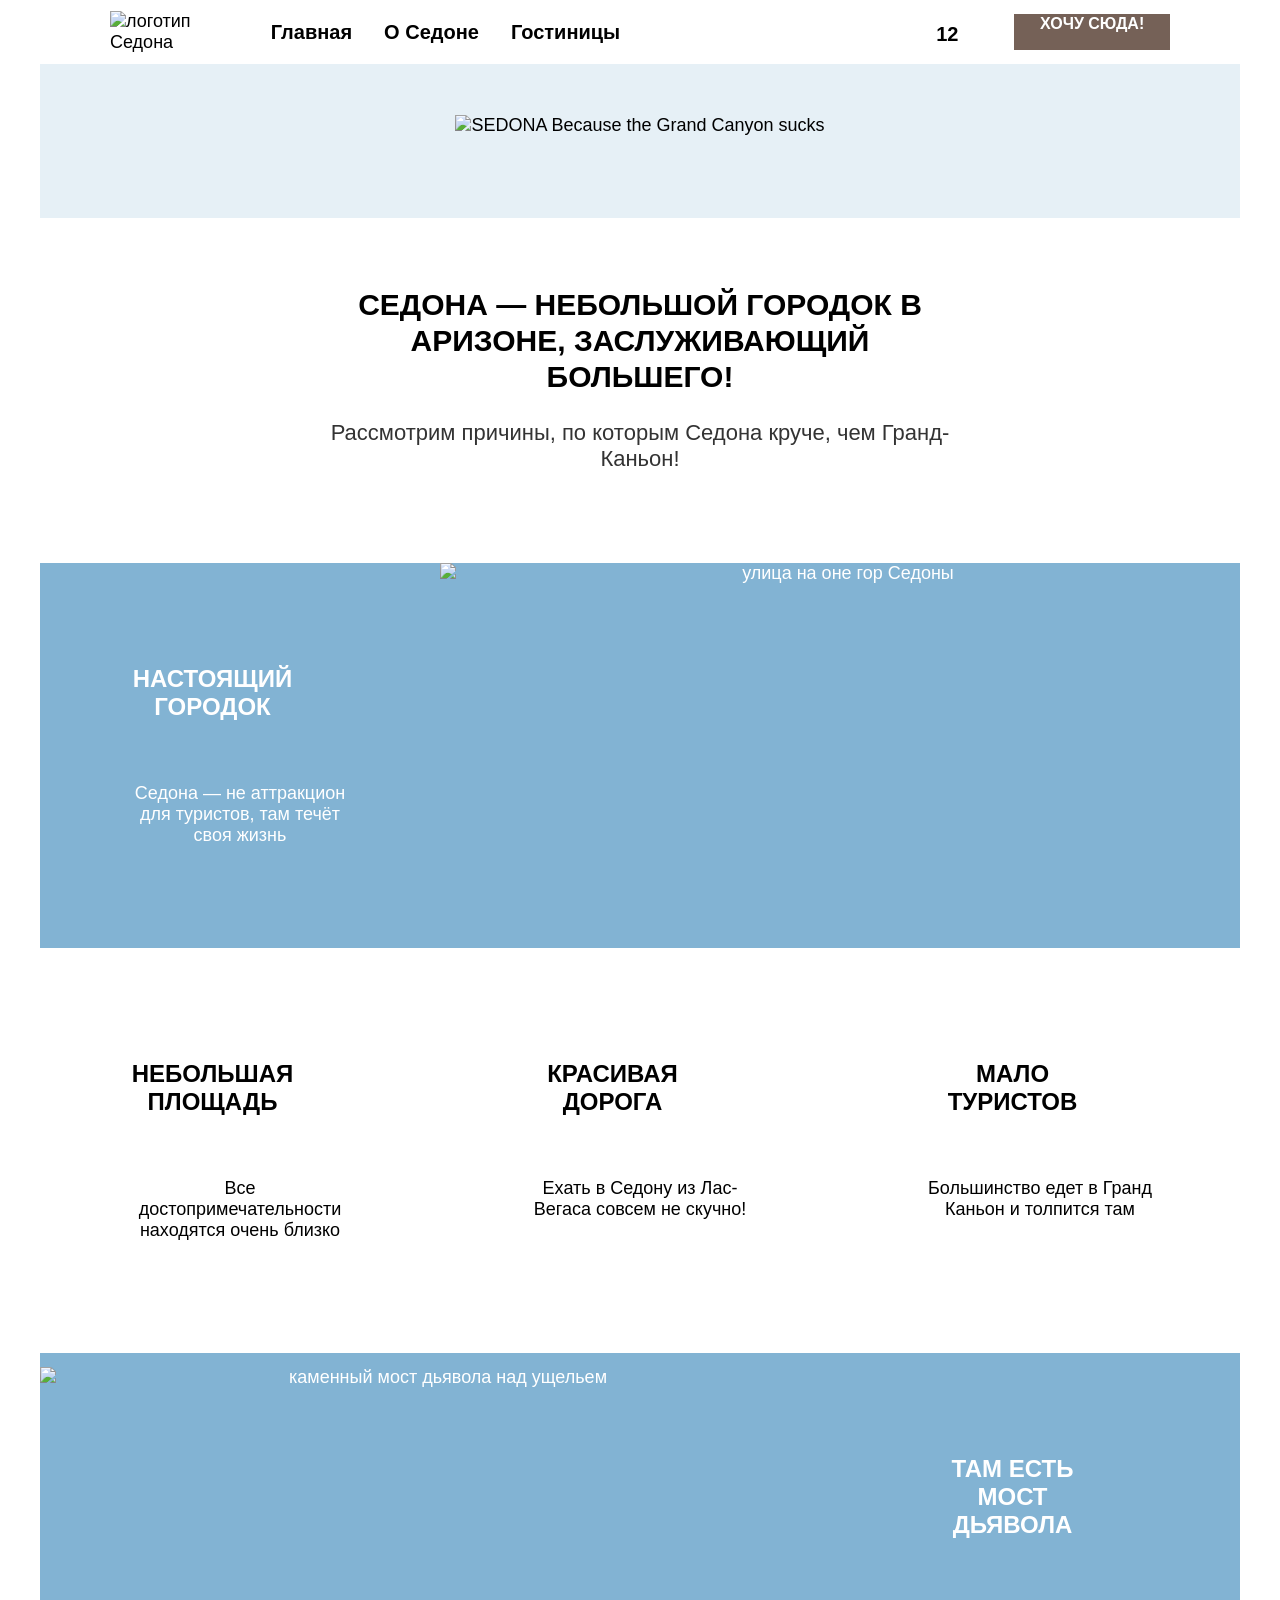
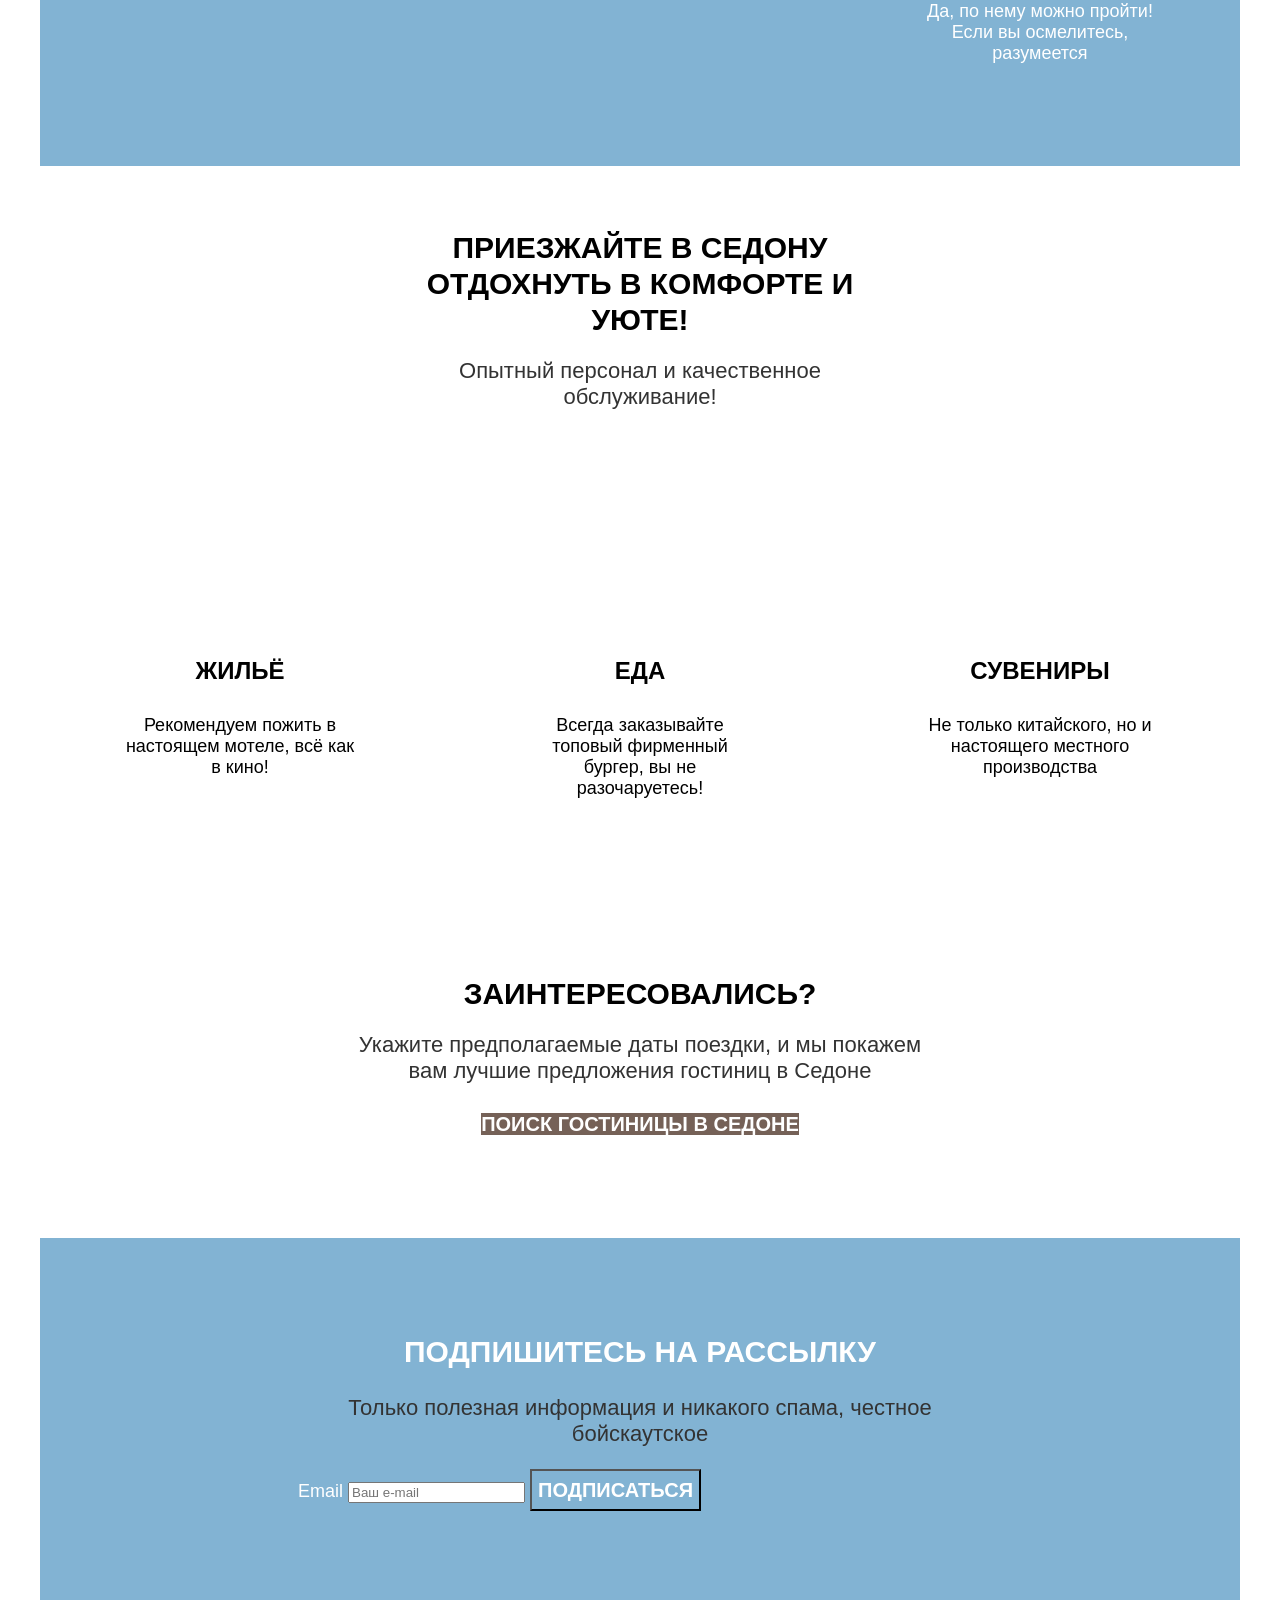
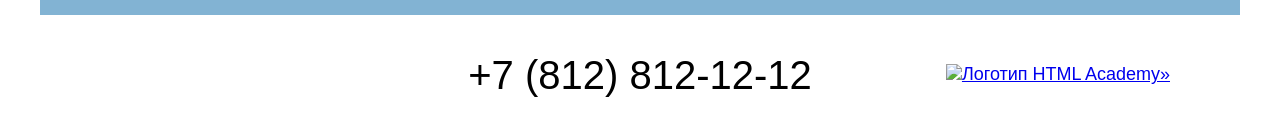
==== index.html @ 28fdcc59 "исправляет разметку" ====
<!DOCTYPE html>
<html lang="ru">

  <head>
    <meta charset="utf-8">
    <title>HTML Academy: Седона</title>
    <link rel="stylesheet" href="styles/styles.css">
  </head>

  <body>
    <div class="page-container">

      <header class=" page-header">
        <nav class="navigation">
          <div class="navigation-logo">
            <img class="page-header-logo" src="images/logo-header.svg" alt="логотип Седона" width="138" height="64">
          </div>

          <ul class="navigation-list">
            <li class="navigation-item">
              <a class="navigation-link" href="index.html">Главная</a>
            </li>
            <li class="navigation-item">
              <a class="navigation-link" href="index.html">О Cедоне</a>
            </li>
            <li class="navigation-item">
              <a class="navigation-link" href="catalog.html">Гостиницы</a>
            </li>


          </ul>
          <ul class="navigation-list navigation-user">
            <li class="navigation-item">
              <a class="navigation-link" href="#">

                <span class="visually-hidden">Поиск</span>
              </a>
            </li>
            <li class="navigation-item">
              <a class="navigation-link" href="#">

                <span class="navigation-favorites-item">12</span>
                <span class="visually-hidden">Избранное</span>

              </a>
            </li>

          </ul>
          <a class="navigation-button button-brown button-small" href="#">Хочу сюда!</a>
        </nav>
      </header>

      <main class="main-container main-index">

          <section class="welcome-sedona">
            <h1 class="visually-hidden">Welcome Sedona</h1>

            <img class="logo" src="images/welcome-sedona.svg" alt="SEDONA Because the Grand Canyon sucks" width="458"
              height="352">
          </section>

          <section class="advantages">
            <div class="advantages-header">
              <h2 class="advantages-headline title-large">Седона — небольшой городок в Аризоне,
                заслуживающий большего! </h2>
              <p class="advantages-subtitle subtitle-text">Рассмотрим причины, по которым Седона круче, чем
                Гранд-Каньон!
              </p>
            </div>
            <ul class="advantages-list">
              <li class="advantages-item advantages-item-columns">
                <div class="advantages-item-text">

                  <h2 class="advantages-title">Настоящий городок</h2>
                  <p class="advantages-description">Седона — не аттракцион для туристов, там течёт своя жизнь</p>

                </div>
                <!-- <div class="advantages-item-image"> -->
                <img class="advantages-image" src="images/sedona-city.jpg" width="800" height="385"
                  alt="улица на оне гор Седоны">
                <!-- </div> -->
              </li>

              <li class="advantages-item">
                <!-- <div class="advantages-card-item"> -->
                <h3 class="advantages-title">Небольшая площадь</h3>
                <p class="advantages-description">Все достопримечательности находятся очень близко</p>
                <!-- </div>
                <div class="advantages-card-item"> -->
              <li class="advantages-item">
                <h3 class="advantages-title">Красивая дорога</h3>
                <p class="advantages-description">Ехать в Седону из Лас-Вегаса совсем не скучно!</p>
              </li>
              <!-- </div>
                <div class="advantages-card-item"> -->
              <li class="advantages-item">
                <h3 class="advantages-title">Мало туристов</h3>
                <p class="advantages-description">Большинство едет в Гранд Каньон и толпится там</p>
              </li>
              <!-- </div> -->
              <!-- </li> -->
              <li class="advantages-item advantages-item-columns">
                <!-- <div class="advantages-item-image"> -->
                <img class="advantages-image" src="images/bridge-devil.jpg" alt="каменный мост дьявола над ущельем"
                  width="800" height="385">
                <!-- </div> -->
                <div class="advantages-item-text">

                  <h3 class="advantages-title">Там есть мост дьявола</h3>
                  <p class="advantages-description">Да, по нему можно пройти! Если вы осмелитесь, разумеется</p>
                </div>
              </li>
            </ul>
          </section>

          <section class="services">
            <div class="services-list-headline">
              <h2 class="services-headline title-large">Приезжайте в Седону отдохнуть в комфорте и уюте!</h2>
              <p class="services-subtitle subtitle-text">Опытный персонал и качественное обслуживание!</p>
            </div>
            <ul class="services-list">
              <li class="services-item">

                <h3 class="services-title">Жильё</h3>
                <p class="services-discription">Рекомендуем пожить в настоящем мотеле, всё как в кино!</p>
              </li>
              <li class="services-item">

                <h3 class="services-title">Еда</h3>
                <p class="services-discription">Всегда заказывайте топовый фирменный бургер, вы не разочаруетесь!</p>
              </li>
              <li class="services-item">

                <h3 class="services-title">Сувениры</h3>
                <p class="services-discription">Не только китайского, но и настоящего местного производства</p>
              </li>

            </ul>
          </section>

          <section class="hotel-search">
            <h2 class="hotel-search-title title-large">Заинтересовались?</h2>
            <p class="hotel-search-discription subtitle-text">Укажите предполагаемые даты поездки, и мы покажем вам
              лучшие
              предложения
              гостиниц в Седоне</p>
            <a class="hotel-search-button button-brown button-large" href="catalog.html">Поиск гостиницы В Cедоне</a>
          </section>

          <section class="newsletter-index newsletter">
            <h2 class="newsletter-title title-large">Подпишитесь на рассылку</h2>
            <p class="newsletter-discription subtitle-text">Только полезная информация и никакого спама, честное
              бойскаутское</p>
            <form class="newsletter-form" action="https://echo.htmlacademy.ru/." method="post">
              <label for="newsletter-email">Email</label>
              <input class="field" placeholder="Ваш e-mail" type="email" name="newsletter-email" id="newsletter-email"
                required>
              <button class="button newsletter-button button-blue button-large" type="submit">Подписаться
              </button>
            </form>

          </section>

      </main>
      <footer class="page-footer">
        <div class="page-footer-container">
          <section class="footer-contacts">
            <h2 class="visually-hidden">Социальные сети</h2>
            <ul class="footer-contacts-social-list">
              <li class="footer-contacts-social-item">
                <a class="social-link visually-hidden" href="https://vk.com/htmlacademy">Вконтакте </a>
              </li>
              <li class="footer-contacts-social-item">
                <a class="social-link visually-hidden" href="https://t.me/htmlacademy"> Telegram </a>
              </li>
              <li class="footer-contacts-social-item">
                <a class="social-link visually-hidden" href="https://www.youtube.com/user/htmlacademyru">Youtube

                </a>
              </li>
            </ul>
          </section>
          <div class="footer-contacts-phone">
            <a class="footer-contacts-address-phone" href="tel:+78128121212">+7 (812) 812-12-12</a>
          </div>
          <div class="footer-contacts-website">
            <a class="footer-contacts-address-website" href="https://htmlacademy.ru/intensive/htmlcss">
              <img class="footer-contacts-logo" src="images/logo-footer.svg" alt="Логотип HTML Academy»" width="155"
                height="33">
            </a>
          </div>
        </div>
      </footer>
    </div>
  </body>

</html>
---- styles/styles.css ----
@font-face {
  font-family: "PT Sans";
  font-style: normal;
  font-weight: 400;

  src: url("../fonts/ptsans-400.woff2") format("woff2");
  font-display: swap;
}

@font-face {
  font-family: "PT Sans";
  font-style: normal;
  font-weight: 700;

  src: url("../fonts/ptsans-700.woff2") format("woff2");
  font-display: swap;
}

html {
  height: 100%;
}

body {
  margin: 0;
  display: flex;
  flex-direction: column;
  min-height: 100%;
  font-family: "PT Sans", sans-serif;
  font-size: 18px;
  line-height: 21px;
  font-weight: 400;

  color: #333333;
  background-color: #FFFFFF;
}

.visually-hidden {
  position: absolute;
  width: 1px;
  height: 1px;
  margin: -1px;
  padding: 0;
  border: 0;
  clip: rect(0 0 0 0);
  overflow: hidden;
}

.button-small {
  font-family: "PT Sans", sans-serif;
  font-size: 16px;
  line-height: 20px;
  font-weight: 700;
  text-align: center;
  color: #ffffff;


  text-decoration: none;
  text-transform: uppercase;
}

.button-large {
  font-family: "PT Sans", sans-serif;
  font-size: 20px;
  line-height: 36px;
  font-weight: 700;
  text-align: center;
  color: #ffffff;
  text-decoration: none;
  text-transform: uppercase;
}

.button-brown {

  background-color: #756157;
}

.button-blue {

  background-color: #82B3D3;
}


/* Pages */

.page-header {
  color: #000000;
  background-color: #ffffff;
}

.page-container {
  /* display: flex; */
  width: 1200px;
  margin: 0 auto;

}

.navigation {
  padding: 0 70px;
  display: flex;
  align-items: center;
}

.page-header-logo {
  width: 138px;
}

.navigation-list {
  display: flex;
  flex-wrap: wrap;
  width: 630px;
  margin: 0;
  padding: 0;
  list-style-type: none;
}

.navigation-user {
  width: 150px;
  margin-left: auto;
}

.navigation-link {
  display: block;
  padding: 20px 16px;
  font-family: "PT Sans", sans-serif;
  font-size: 20px;
  line-height: 24px;
  font-weight: 700;
  text-align: center;
  color: #000000;
  text-decoration: none;
}

.navigation-user .navigation-link {
  width: 20px;
  height: 20px;
}

.navigation-button {
  /* display: block;
  box-sizing: border-box; */
  width: 160px;
  height: 36px;
  align-items: center;
  /*text-align: center;*/
  /* margin: 14px 20px 14px 0;*/
}

.main-container {
  flex-grow: 1;

}

.main-index {
  color: #000000;
  background-color: #ffffff;


}

.welcome-sedona {
  padding: 51px 371px 82px 371px;

  background-color: #e6f0f6;
  background-image: url("../images/welcome-sedona.jpg");
  background-size: 1200px auto;
  background-repeat: no-repeat;
  background-position: center top;
  text-align: center;
}

.page-container {
  width: 1200px;
  margin: 0 auto;
}

/*
.advantages {
  text-align: center;
}
*/
.advantages-header {
  background-color: #ffffff;
  padding: 69px 290px;
}

.advantages-list {
  display: flex;
  flex-wrap: wrap;
  margin: 0;
  padding: 0;
  list-style-type: none;

}


.advantages-item {
  width: 400px;
  box-sizing: border-box;
  padding: 112px 85px 112px 85px;
  text-align: center;
}

.advantages-item.advantages-item-columns {
  display: flex;
  justify-content: space-between;
  align-items: center;
  width: 100%;
  color: #ffffff;
  background-color: #82B3D3;
  padding: 0;
}

/*
.advantages-item-columns:last-child,
.advantages-card:last-child {
  margin-bottom: 0;
} */

.advantages-item-text {
  padding: 102px 85px;
  /* width: 400px;
  color: #ffffff;
  background-color: #82B3D3;
  display: flex;
  flex-direction: column;
  justify-content: center;
  align-items: center;
  text-align: center;
  margin: 0;
  align-self: stretch; */
}

/* .advantages-item-image {
  flex-grow: 1;
} */
/*
.advantages-image {
  display: block;
  width: 100%;
  height: auto;
}
.advantages-item .advantages-card {
 display: flex;
 width: 100%;
  color: #ffffff;
  background-color: #82B3D3;
} */
/* .advantages-card {

  display: flex;
  justify-content: space-between;
  flex-wrap: wrap;
  width: 100%;
  margin-bottom: 112px;
} */

/* .advantages-card-item {
  width: 400px;
  display: flex;
  flex-direction: column;
  align-items: center;
  text-align: center;
  margin-bottom: 0;
  padding: 0;
}

.advantages-card-content {
  width: 230px;
}
*/
.advantages-title {
  font-size: 24px;
  line-height: 28px;
  font-weight: 700;
  text-transform: uppercase;
  max-width: 175px;
  margin-top: 0;
  margin-bottom: 62px;
  /*место для графического элемента*/
}

.advantages-description {
  width: 230px;
  margin: 0;
}

.services-list-headline {
  padding: 64px 347px;
  margin: 0;
  text-align: center;
}

.services-title {
  max-width: 230px;
  margin: 102px auto 30px auto;
  /*102 px место под иконки*/
  font-size: 24px;
  line-height: 28px;
  font-weight: 700;
  text-transform: uppercase;
}

.services-headline {
  margin-top: 0;
  margin-bottom: 20px;
}

.services-subtitle {
  margin: 0;

}

.services-list {
  display: flex;
  /*justify-content: space-between;
  align-items: center; */
  /*text-align: center; */
  margin: 0;
  padding: 0;
  list-style-type: none;
  /* width: 100%; */
}

.services-item {
  width: 400px;
  padding: 81px 85px;

  text-align: center;
  margin: 0;
}

.services-discription {
  max-width: 230px;
  margin: 0 auto;

}

.hotel-search {
  font-family: "PT Sans", sans-serif;
  color: #000000;
  background-color: #ffffff;
  text-align: center;
  padding: 96px 304px;

}

.hotel-search-title {
  margin-top: 0;
  margin-bottom: 20px;
}

.hotel-search-button {
  margin-top: 54px;
}

.newsletter-index.newsletter {
  color: #ffffff;
  background-color: #82B3D3;
  background-image: url("../images/subscribe.jpg");
  background-size: cover;
  background-repeat: no-repeat;
  background-position: center;
}

/*font-family: "PT Sans", sans-serif;
  text-align: center;
  font-size: 24px;
  line-height: 26px;
  font-weight: 400;


  padding-top: 96px;
  padding-bottom: 104px;
}
*/
.title-large {
  margin-top: 0;
  font-size: 30px;
  line-height: 36px;
  font-weight: 700;
  text-transform: uppercase;
  text-align: center;
}

.subtitle-text {
  margin-top: 0;

  font-size: 22px;
  line-height: 26px;
  font-weight: 400;
  text-align: center;
  color: #333333;
}

/*
.newsletter-title {
  margin-top: 0;
  margin-bottom: 20px;
}

.newsletter-discription {
  color: #ffffff;
  margin-top: 0;
  margin-bottom: 54px;
  max-width: 475px;
  margin-left: auto;
  margin-right: auto;
}
*/
.page-footer-container {
  display: flex;
  max-width: 1200px;
  margin: 0 auto;
  padding: 40px 70px 30px 70px;
  box-sizing: border-box;
  justify-content: space-between;
  align-items: center;
}

.footer-contacts {
  flex: 1 1 0;
  text-align: left;
  /* width: 143px;
  margin-left: 70px;*/
}

.footer-contacts-social-list {
  list-style-type: none;
  display: flex;
  flex-wrap: wrap;
  margin: 0;
  padding: 0;
  max-width: 200px;

}

.footer-contacts-social-item {
  width: 47px;
  height: 40px;
}

.footer-contacts-phone {
  flex: 1 1 0;
  text-align: center;
  /*width: 720px;
  margin-left: 41px;
  margin-right: 41px;
  text-align: center; */
}

.footer-contacts-address-phone {

  font-family: "PT Sans", sans-serif;
  font-size: 40px;
  line-height: 40px;
  font-weight: 400;
  color: #000000;
  text-transform: uppercase;
  text-decoration-line: none;
  display: inline-block;
}

.footer-contacts-website {
  flex: 1 1 0;
  text-align: right;
  width: 115px;
  /* margin-right: 70px;*/
}

/* Catalog */


.filter-catalog-hotels {
  background-color: #82B3D3;
  background-image: url("../images/filtr.jpg");
  background-size: cover;
  background-repeat: no-repeat;
  padding: 35px 70px 70px;
}

/*
.inner-header {
  padding-left: 70px;
}
*/
.inner-header-title {
  margin-top: 0;
  font-size: 60px;
  line-height: 78px;
  font-weight: 700;
  color: #ffffff;

  /*padding-top: 35px;*/
  margin-bottom: 8px;
}

.breadcrumbs {
  font-family: "PT Sans", sans-serif;
  font-size: 16px;
  line-height: 21x;
  font-weight: 400;
  color: #ffffff;
  display: flex;
  margin: 0;
  padding: 0;
  list-style-type: none;

}

.breadcrumbs-link {
  text-decoration: none;
  color: #ffffff;
  /* margin-right: 28px; */
}

/* Фильтр каталога */
.catalog-filter {
  display: flex;
  justify-content: space-between;
  align-items: flex-start;
  font-family: "PT Sans", sans-serif;
  color: #ffffff;
  margin-top: 40px;
}

.catalog-filter-group {
  border: none;
  display: flex;
  flex-direction: column;
}

.catalog-filter-list {
  list-style-type: none;
  margin: 0;
  padding: 0;
}

/*
.catalog-filter-hotel {
  width: 150px;
  margin-left: 70px;
}
*/

.catalog-filter-price {
    border: none;
}
  /*width: 288px;
  margin-left: 140px;
}

.catalog-filter-button-button {
  width: 192px;
  margin: 70px auto;
}
*/
.catalog-filter-title {
  font-family: "PT Sans", sans-serif;
  font-size: 20px;
  line-height: 24x;
  font-weight: 700;
  margin-top: 0;
  margin-bottom: 32px;
}

/* Каталог */

.catalog-cotainer {
  padding: 50px 70px 60px 70px;

}

.sorting-container {
  display: grid;
  grid-template-columns: 1fr auto 1fr;
  align-items: center;
  /* padding-left: 70px;
  padding-right: 70px;
  padding-top: 50px;
  padding-bottom: 40px; */
  margin: 0;
  margin-bottom: 40px;
}

.select-hotel-title {
  text-align: left;
  margin: 0;
  width: 338px;
  /* padding-right: 200px;*/
}

.select-control {
  width: 292px;
  height: 49px;
  margin-left: 200px;

}
.sorting-icons {
 display: grid;
  grid-auto-flow: column;
  gap: 8px;
  justify-self: end;
}
/*
.sorting-container {
  display: grid;
  grid-template-columns: repeat(3, auto)
}*/

.button-icon {
  width: 48px;
  height: 48px;
 }
/*
.sorting-container .button-highlighted {
  margin-left: auto;
}

.sorting-container .button-icon:last-child {
  margin-right: 0;
}
*/

.hotel-list {
  display: grid;
  grid-template-columns: 340px 340px 340px;
  list-style-type: none;
  margin: 0;

  padding: 0;
  gap: 20px;
}

.hotel-card {

  display: grid;
  /*grid-template-rows: 212px min-content auto auto auto;*/
  grid-template-columns: 140px 140px;
  column-gap: 20px;
  padding: 20px;
  gap: 16px;
  row-gap: 20px;
  border: 1px #e5e5e5;
  box-sizing: border-box;
}

.hotel-card-link {
  grid-column: 1/-1;
  display: flex;
  flex-direction: column;
  text-decoration: none;
}

.hotel-card-category,
.hotel-card-button-more,
.hotel-star {
  grid-column: 1/2;
}

.hotel-card-price,
.hotel-card-button-favorite,
.hotel-card-rating {
  grid-column: 2/3;
  justify-self: end;
  text-align: center;
}

.hotel-card-price {
  text-align: right;
}

.hotel-card-image {
  display: block;
  height: 212px;
  width: 100%;
  object-fit: cover;
  margin-bottom: 16px;
}

.hotel-card-title {
  font-family: "PT Sans", sans-serif;
  font-size: 24px;
  line-height: 28px;
  font-weight: 700;
  color: #000000;
  text-transform: none;
  margin-top: 0;

}

.hotel-star {
  padding: 0;
  margin: 0;
}

.hotel-card-rating {
  width: 140px;
  height: 37px;
  font-family: "PT Sans", sans-serif;
  font-size: 16px;
  line-height: 20px;
  font-weight: 400;
  color: #333333;
  background-color: #f2f2f2;
  text-transform: uppercase;
  margin-top: 0;

}

.hotel-card-button-more,
.hotel-card-button-favorite {
  width: 140px;
  height: 36px;
  box-sizing: border-box;
  display: flex;
  justify-content: center;
}

.control-input {
  font-size: 18px;
  line-height: 23x;
  font-weight: 400;
  padding: 0;
}

.pagination {
  display: flex;
  margin-top: 80px;
  /* margin-left: 70px;
  margin-bottom: 60px;*/
  padding: 0;
  list-style-type: none;
}


.pagination-item:not(:last-child) {
  margin-right: 8px;
}

.pagination-link {
  display: block;
  box-sizing: border-box;
  width: 60px;
  height: 60px;
  font-size: 20px;
  line-height: 36px;
  font-weight: 700;
  color: #ffffff;
  background-color: #82B3D3;
  text-decoration: none;
  text-align: center;
}

.pagination-dots {
  width: 60px;
  height: 60px;
  padding-right: 8px;
  text-align: center;
}

.pagination-current {
  color: #000000;
  background-color: #f2f2f2;
}

.newsletter {
  padding: 96px 258px 104px 258px;
  color: #000000;
  background-color: #ffffff;



}

.newsletter.newsletter-discription {
  color: #333333;
  font-family: "PT Sans", sans-serif;
  font-size: 22px;
  line-height: 26px;
  font-weight: 400;
  text-align: center;
  padding-top: 20px;
  padding-bottom: 54px;
}

/*
html body * {
  outline: 1px solid red;
}
*/
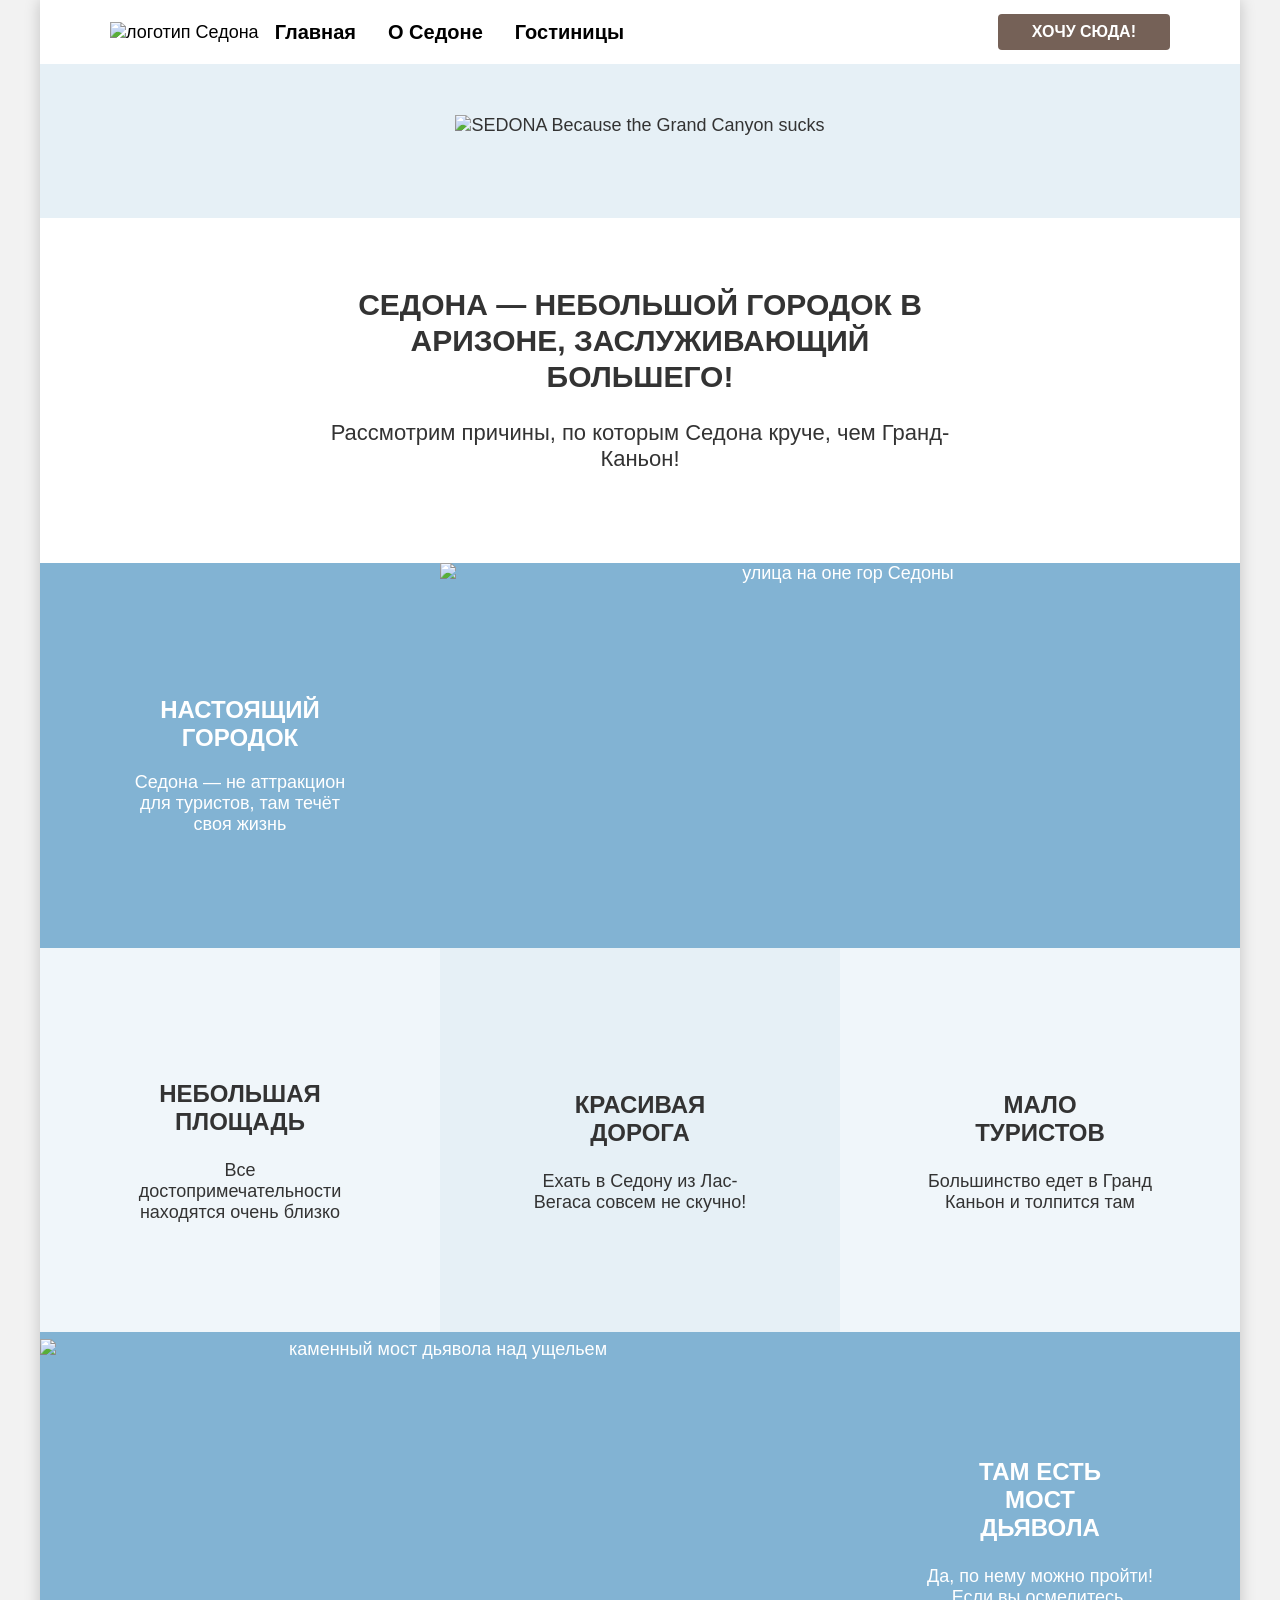
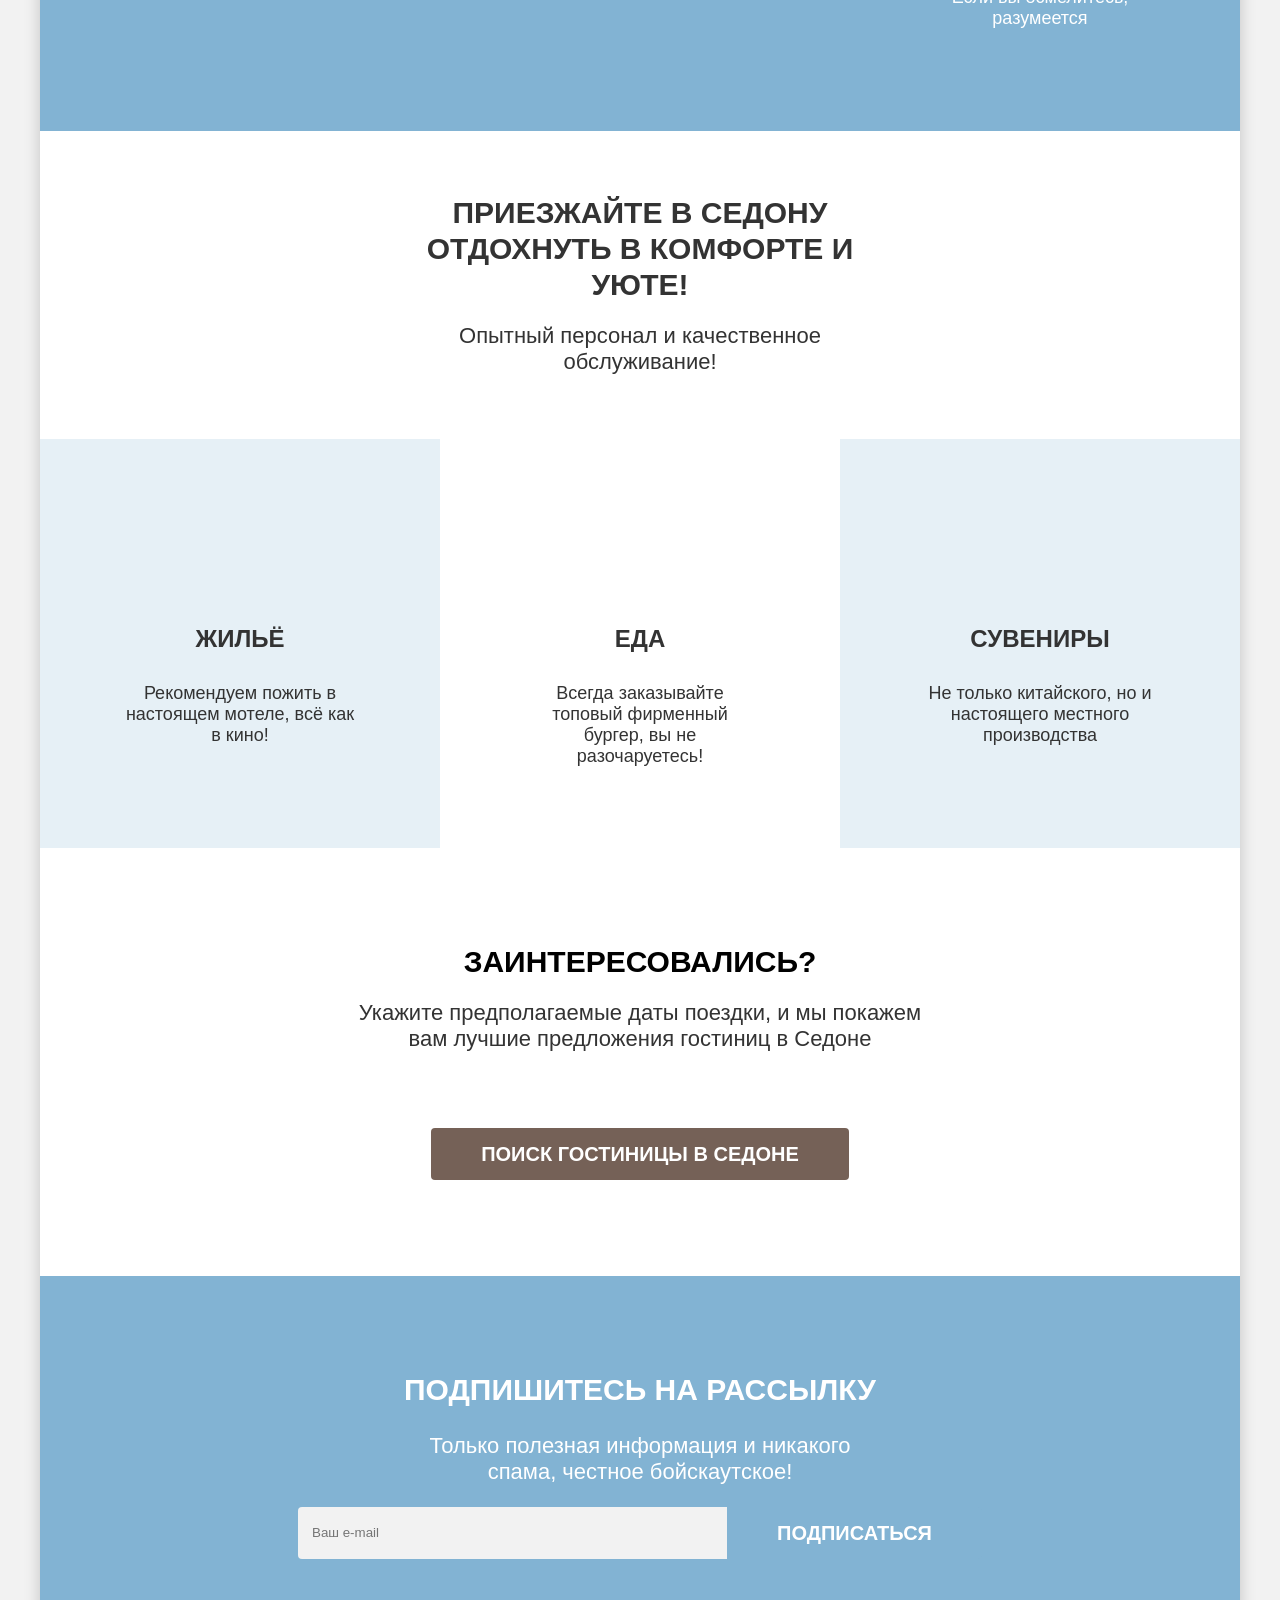
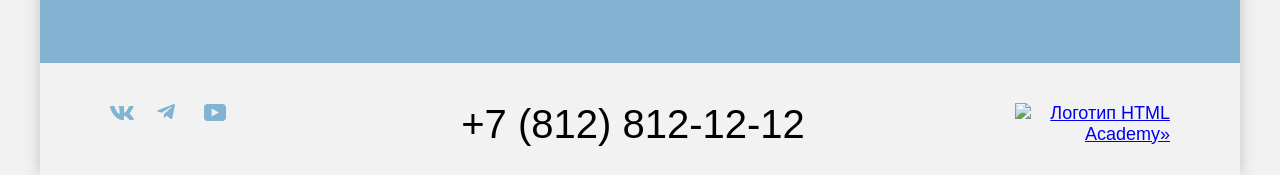
==== commit be78a28f: "исправляет ошибки, добавляет часть иконок" ====
--- a/index.html
+++ b/index.html
@@ -39,127 +39,129 @@
             <li class="navigation-item">
               <a class="navigation-link" href="#">
 
-                <span class="navigation-favorites-item">12</span>
+                <span class="navigation-favorites-item"></span>
                 <span class="visually-hidden">Избранное</span>
 
               </a>
             </li>
 
           </ul>
-          <a class="navigation-button button-brown button-small" href="#">Хочу сюда!</a>
+          <a class="navigation-button button-brown button-small button" href="#">Хочу сюда!</a>
         </nav>
       </header>
 
       <main class="main-container main-index">
 
-          <section class="welcome-sedona">
-            <h1 class="visually-hidden">Welcome Sedona</h1>
-
-            <img class="logo" src="images/welcome-sedona.svg" alt="SEDONA Because the Grand Canyon sucks" width="458"
-              height="352">
-          </section>
-
-          <section class="advantages">
-            <div class="advantages-header">
-              <h2 class="advantages-headline title-large">Седона — небольшой городок в Аризоне,
-                заслуживающий большего! </h2>
-              <p class="advantages-subtitle subtitle-text">Рассмотрим причины, по которым Седона круче, чем
-                Гранд-Каньон!
-              </p>
-            </div>
-            <ul class="advantages-list">
-              <li class="advantages-item advantages-item-columns">
-                <div class="advantages-item-text">
-
-                  <h2 class="advantages-title">Настоящий городок</h2>
-                  <p class="advantages-description">Седона — не аттракцион для туристов, там течёт своя жизнь</p>
-
-                </div>
-                <!-- <div class="advantages-item-image"> -->
-                <img class="advantages-image" src="images/sedona-city.jpg" width="800" height="385"
-                  alt="улица на оне гор Седоны">
-                <!-- </div> -->
-              </li>
-
-              <li class="advantages-item">
-                <!-- <div class="advantages-card-item"> -->
-                <h3 class="advantages-title">Небольшая площадь</h3>
-                <p class="advantages-description">Все достопримечательности находятся очень близко</p>
-                <!-- </div>
-                <div class="advantages-card-item"> -->
-              <li class="advantages-item">
-                <h3 class="advantages-title">Красивая дорога</h3>
-                <p class="advantages-description">Ехать в Седону из Лас-Вегаса совсем не скучно!</p>
-              </li>
+        <section class="welcome-sedona">
+          <h1 class="visually-hidden">Welcome Sedona</h1>
+
+          <img class="logo" src="images/welcome-sedona.svg" alt="SEDONA Because the Grand Canyon sucks" width="458"
+            height="352">
+        </section>
+
+        <section class="advantages">
+          <div class="advantages-header">
+            <h2 class="advantages-headline title-large">Седона — небольшой городок в Аризоне,
+              заслуживающий большего! </h2>
+            <p class="advantages-subtitle subtitle-text">Рассмотрим причины, по которым Седона круче, чем
+              Гранд-Каньон!
+            </p>
+          </div>
+          <ul class="advantages-list">
+            <li class="advantages-item advantages-item-columns">
+              <div class="advantages-item-text">
+
+                <h2 class="advantages-title">Настоящий городок</h2>
+                <p class="advantages-description">Седона — не аттракцион для туристов, там течёт своя жизнь</p>
+
+              </div>
+              <!-- <div class="advantages-item-image"> -->
+              <img class="advantages-image" src="images/sedona-city.jpg" width="800" height="385"
+                alt="улица на оне гор Седоны">
+              <!-- </div> -->
+            </li>
+
+            <li class="advantages-item">
+              <!-- <div class="advantages-card-item"> -->
+              <h3 class="advantages-title">Небольшая площадь</h3>
+              <p class="advantages-description">Все достопримечательности находятся очень близко</p>
               <!-- </div>
                 <div class="advantages-card-item"> -->
-              <li class="advantages-item">
-                <h3 class="advantages-title">Мало туристов</h3>
-                <p class="advantages-description">Большинство едет в Гранд Каньон и толпится там</p>
-              </li>
+            <li class="advantages-item">
+              <h3 class="advantages-title">Красивая дорога</h3>
+              <p class="advantages-description">Ехать в Седону из Лас-Вегаса совсем не скучно!</p>
+            </li>
+            <!-- </div>
+                <div class="advantages-card-item"> -->
+            <li class="advantages-item">
+              <h3 class="advantages-title">Мало туристов</h3>
+              <p class="advantages-description">Большинство едет в Гранд Каньон и толпится там</p>
+            </li>
+            <!-- </div> -->
+            <!-- </li> -->
+            <li class="advantages-item advantages-item-columns">
+              <!-- <div class="advantages-item-image"> -->
+              <img class="advantages-image" src="images/bridge-devil.jpg" alt="каменный мост дьявола над ущельем"
+                width="800" height="385">
               <!-- </div> -->
-              <!-- </li> -->
-              <li class="advantages-item advantages-item-columns">
-                <!-- <div class="advantages-item-image"> -->
-                <img class="advantages-image" src="images/bridge-devil.jpg" alt="каменный мост дьявола над ущельем"
-                  width="800" height="385">
-                <!-- </div> -->
-                <div class="advantages-item-text">
-
-                  <h3 class="advantages-title">Там есть мост дьявола</h3>
-                  <p class="advantages-description">Да, по нему можно пройти! Если вы осмелитесь, разумеется</p>
-                </div>
-              </li>
-            </ul>
-          </section>
-
-          <section class="services">
-            <div class="services-list-headline">
-              <h2 class="services-headline title-large">Приезжайте в Седону отдохнуть в комфорте и уюте!</h2>
-              <p class="services-subtitle subtitle-text">Опытный персонал и качественное обслуживание!</p>
-            </div>
-            <ul class="services-list">
-              <li class="services-item">
-
-                <h3 class="services-title">Жильё</h3>
-                <p class="services-discription">Рекомендуем пожить в настоящем мотеле, всё как в кино!</p>
-              </li>
-              <li class="services-item">
-
-                <h3 class="services-title">Еда</h3>
-                <p class="services-discription">Всегда заказывайте топовый фирменный бургер, вы не разочаруетесь!</p>
-              </li>
-              <li class="services-item">
-
-                <h3 class="services-title">Сувениры</h3>
-                <p class="services-discription">Не только китайского, но и настоящего местного производства</p>
-              </li>
-
-            </ul>
-          </section>
-
-          <section class="hotel-search">
-            <h2 class="hotel-search-title title-large">Заинтересовались?</h2>
-            <p class="hotel-search-discription subtitle-text">Укажите предполагаемые даты поездки, и мы покажем вам
-              лучшие
-              предложения
-              гостиниц в Седоне</p>
-            <a class="hotel-search-button button-brown button-large" href="catalog.html">Поиск гостиницы В Cедоне</a>
-          </section>
-
-          <section class="newsletter-index newsletter">
-            <h2 class="newsletter-title title-large">Подпишитесь на рассылку</h2>
-            <p class="newsletter-discription subtitle-text">Только полезная информация и никакого спама, честное
-              бойскаутское</p>
-            <form class="newsletter-form" action="https://echo.htmlacademy.ru/." method="post">
-              <label for="newsletter-email">Email</label>
-              <input class="field" placeholder="Ваш e-mail" type="email" name="newsletter-email" id="newsletter-email"
-                required>
-              <button class="button newsletter-button button-blue button-large" type="submit">Подписаться
-              </button>
-            </form>
-
-          </section>
+              <div class="advantages-item-text">
+
+                <h3 class="advantages-title">Там есть мост дьявола</h3>
+                <p class="advantages-description">Да, по нему можно пройти! Если вы осмелитесь, разумеется</p>
+              </div>
+            </li>
+          </ul>
+        </section>
+
+        <section class="services">
+          <div class="services-list-headline">
+            <h2 class="services-headline title-large">Приезжайте в Седону отдохнуть в комфорте и уюте!</h2>
+            <p class="services-subtitle subtitle-text">Опытный персонал и качественное обслуживание!</p>
+          </div>
+          <ul class="services-list">
+            <li class="services-item home-icon">
+
+              <h3 class="services-title">Жильё</h3>
+              <p class="services-discription">Рекомендуем пожить в настоящем мотеле, всё как в кино!</p>
+            </li>
+            <li class="services-item eat-icon">
+
+              <h3 class="services-title ">Еда</h3>
+              <p class="services-discription">Всегда заказывайте топовый фирменный бургер, вы не разочаруетесь!</p>
+            </li>
+            <li class="services-item gift-icon">
+
+              <h3 class="services-title ">Сувениры</h3>
+              <p class="services-discription">Не только китайского, но и настоящего местного производства</p>
+            </li>
+
+          </ul>
+        </section>
+
+        <section class="hotel-search">
+          <h2 class="hotel-search-title title-large">Заинтересовались?</h2>
+          <p class="hotel-search-discription subtitle-text">Укажите предполагаемые даты поездки, и мы покажем вам
+            лучшие
+            предложения
+            гостиниц в Седоне</p>
+          <a class="hotel-search-button button-brown button-large button" href="catalog.html">Поиск гостиницы В
+            Cедоне</a>
+        </section>
+
+        <section class="newsletter-index newsletter">
+          <h2 class="newsletter-title title-large">Подпишитесь на рассылку</h2>
+          <p class="newsletter-discription newsletter-discription-index subtitle-text">Только полезная информация и
+            никакого спама, честное
+            бойскаутское!</p>
+          <form class="newsletter-form" action="https://echo.htmlacademy.ru/." method="post">
+            <label for="newsletter-email" class="visually-hidden">Email</label>
+            <input class="field" placeholder="Ваш e-mail" type="email" name="newsletter-email" id="newsletter-email"
+              required>
+            <button class="newsletter-button button-blue button-large button" type="submit">Подписаться
+            </button>
+          </form>
+
+        </section>
 
       </main>
       <footer class="page-footer">
@@ -168,15 +170,38 @@
             <h2 class="visually-hidden">Социальные сети</h2>
             <ul class="footer-contacts-social-list">
               <li class="footer-contacts-social-item">
-                <a class="social-link visually-hidden" href="https://vk.com/htmlacademy">Вконтакте </a>
+                <a class="social-link" href="https://vk.com/htmlacademy">
+
+                  <svg aria-hidden="true" focusable="false" xmlns="http://www.w3.org/2000/svg" width="24" height="14"
+                    fill="none" viewBox="0 0 24 14">
+                    <path fill="#83b3d3" fill-rule="evenodd"
+                      d="M23.45.948c.166-.546 0-.948-.795-.948H20.03c-.668 0-.976.347-1.143.73 0 0-1.335 3.196-3.226 5.272-.612.602-.89.793-1.224.793-.167 0-.418-.191-.418-.738V.948c0-.656-.184-.948-.74-.948H9.151c-.417 0-.668.304-.668.593 0 .621.946.765 1.043 2.513v3.798c0 .833-.153.984-.487.984-.89 0-3.055-3.211-4.34-6.885C4.45.288 4.198 0 3.527 0H.9C.15 0 0 .347 0 .73c0 .682.89 4.07 4.145 8.551C6.315 12.341 9.37 14 12.153 14c1.669 0 1.875-.368 1.875-1.003v-2.313c0-.737.158-.884.687-.884.39 0 1.057.192 2.615 1.667C19.11 13.216 19.403 14 20.405 14h2.625c.75 0 1.126-.368.91-1.096-.238-.724-1.088-1.775-2.215-3.022-.612-.71-1.53-1.475-1.809-1.858-.389-.491-.278-.71 0-1.147 0 0 3.2-4.426 3.533-5.929z"
+                      clip-rule="evenodd" />
+                  </svg>
+                  <span class="visually-hidden">Вконтакте
+                  </span>
+                </a>
               </li>
               <li class="footer-contacts-social-item">
-                <a class="social-link visually-hidden" href="https://t.me/htmlacademy"> Telegram </a>
+                <a class="social-link " href="https://t.me/htmlacademy">
+                  <svg xmlns="http://www.w3.org/2000/svg" width="18" height="16" fill="none" viewBox="0 0 18 16">
+                    <path fill="#83b3d3"
+                      d="M16.785.1.84 6.247C-.248 6.685-.24 7.292.64 7.563L4.735 8.84l9.472-5.976c.448-.273.857-.126.52.172L7.054 9.962H7.05h.002l-.283 4.22c.414 0 .597-.19.829-.413l1.988-1.934 4.136 3.055c.762.42 1.31.204 1.5-.706L17.938 1.39c.278-1.114-.425-1.619-1.153-1.29" />
+                  </svg>
+                </a>
+                <span class="visually-hidden">Telegram
+                </span>
               </li>
               <li class="footer-contacts-social-item">
-                <a class="social-link visually-hidden" href="https://www.youtube.com/user/htmlacademyru">Youtube
-
+                <a class="social-link" href="https://www.youtube.com/user/htmlacademyru">
+                  <svg xmlns="http://www.w3.org/2000/svg" width="22" height="17" fill="none" viewBox="0 0 22 17">
+                    <path fill="#83b3d3"
+                      d="M18.607 0H3.174C1.314 0 0 1.594 0 3.4v10.094C0 15.406 1.313 17 3.174 17h15.652C20.468 17 22 15.406 22 13.6V3.4C21.781 1.594 20.468 0 18.607 0M7.662 12.538V4.463L14.995 8.5z" />
+                  </svg>
                 </a>
+                <span class="visually-hidden">Youtube
+
+                </span>
               </li>
             </ul>
           </section>
--- a/styles/styles.css
+++ b/styles/styles.css
@@ -22,16 +22,13 @@
 
 body {
   margin: 0;
-  display: flex;
-  flex-direction: column;
-  min-height: 100%;
   font-family: "PT Sans", sans-serif;
   font-size: 18px;
   line-height: 21px;
   font-weight: 400;
 
   color: #333333;
-  background-color: #FFFFFF;
+  background-color: #f2f2f2;
 }
 
 .visually-hidden {
@@ -45,17 +42,28 @@
   overflow: hidden;
 }
 
+.button {
+  display: inline-block;
+
+  color: #ffffff;
+  text-align: center;
+  border: none;
+  cursor: pointer;
+  text-decoration: none;
+  text-transform: uppercase;
+  padding: 8px 0;
+  border-radius: 4px;
+}
+
 .button-small {
   font-family: "PT Sans", sans-serif;
+  font-weight: 700;
   font-size: 16px;
   line-height: 20px;
-  font-weight: 700;
-  text-align: center;
-  color: #ffffff;
-
-
-  text-decoration: none;
-  text-transform: uppercase;
+
+
+
+
 }
 
 .button-large {
@@ -63,10 +71,7 @@
   font-size: 20px;
   line-height: 36px;
   font-weight: 700;
-  text-align: center;
-  color: #ffffff;
-  text-decoration: none;
-  text-transform: uppercase;
+
 }
 
 .button-brown {
@@ -88,9 +93,13 @@
 }
 
 .page-container {
-  /* display: flex; */
+  display: flex;
+  flex-direction: column;
+  min-height: 100%;
   width: 1200px;
   margin: 0 auto;
+  background-color: #f2f2f2;
+  box-shadow: 0 0 15px 0 rgba(0, 0, 0, 0.2);
 
 }
 
@@ -107,7 +116,7 @@
 .navigation-list {
   display: flex;
   flex-wrap: wrap;
-  width: 630px;
+  max-width: 500px;
   margin: 0;
   padding: 0;
   list-style-type: none;
@@ -135,14 +144,21 @@
   height: 20px;
 }
 
+.navigation-user .navigation-item:nth-child(1) .navigation-link {
+  background-image: url("../images/search.svg");
+  background-repeat: no-repeat;
+  background-position: center;
+}
+
+.navigation-user .navigation-item:nth-child(2) .navigation-link {
+  background-image: url("../images/heart.svg");
+  background-repeat: no-repeat;
+  background-position: center;
+}
+
 .navigation-button {
-  /* display: block;
-  box-sizing: border-box; */
-  width: 160px;
-  height: 36px;
-  align-items: center;
-  /*text-align: center;*/
-  /* margin: 14px 20px 14px 0;*/
+  padding-left: 34px;
+  padding-right: 34px;
 }
 
 .main-container {
@@ -151,7 +167,7 @@
 }
 
 .main-index {
-  color: #000000;
+
   background-color: #ffffff;
 
 
@@ -162,7 +178,7 @@
 
   background-color: #e6f0f6;
   background-image: url("../images/welcome-sedona.jpg");
-  background-size: 1200px auto;
+  background-size: cover;
   background-repeat: no-repeat;
   background-position: center top;
   text-align: center;
@@ -173,11 +189,7 @@
   margin: 0 auto;
 }
 
-/*
-.advantages {
-  text-align: center;
-}
-*/
+
 .advantages-header {
   background-color: #ffffff;
   padding: 69px 290px;
@@ -189,20 +201,23 @@
   margin: 0;
   padding: 0;
   list-style-type: none;
-
-}
-
+}
 
 .advantages-item {
   width: 400px;
   box-sizing: border-box;
-  padding: 112px 85px 112px 85px;
-  text-align: center;
+  padding: 102px 85px;
+  text-align: center;
+  display: flex;
+  flex-direction: column;
+  align-items: center;
+  justify-content: center;
+  min-height: 384px;
 }
 
 .advantages-item.advantages-item-columns {
   display: flex;
-  justify-content: space-between;
+  flex-direction: row;
   align-items: center;
   width: 100%;
   color: #ffffff;
@@ -210,78 +225,88 @@
   padding: 0;
 }
 
-/*
-.advantages-item-columns:last-child,
-.advantages-card:last-child {
-  margin-bottom: 0;
-} */
 
 .advantages-item-text {
   padding: 102px 85px;
-  /* width: 400px;
-  color: #ffffff;
-  background-color: #82B3D3;
-  display: flex;
-  flex-direction: column;
-  justify-content: center;
-  align-items: center;
-  text-align: center;
-  margin: 0;
-  align-self: stretch; */
-}
-
-/* .advantages-item-image {
-  flex-grow: 1;
-} */
-/*
-.advantages-image {
-  display: block;
-  width: 100%;
-  height: auto;
-}
-.advantages-item .advantages-card {
- display: flex;
- width: 100%;
-  color: #ffffff;
-  background-color: #82B3D3;
-} */
-/* .advantages-card {
-
-  display: flex;
-  justify-content: space-between;
-  flex-wrap: wrap;
-  width: 100%;
-  margin-bottom: 112px;
-} */
-
-/* .advantages-card-item {
-  width: 400px;
+  box-sizing: border-box;
   display: flex;
   flex-direction: column;
   align-items: center;
   text-align: center;
-  margin-bottom: 0;
-  padding: 0;
-}
-
-.advantages-card-content {
-  width: 230px;
-}
-*/
+}
+
 .advantages-title {
   font-size: 24px;
   line-height: 28px;
   font-weight: 700;
   text-transform: uppercase;
   max-width: 175px;
-  margin-top: 0;
-  margin-bottom: 62px;
+  margin-top: 0 auto 62px auto;
+
   /*место для графического элемента*/
+}
+
+.advantages-list .advantages-item:nth-child(3) {
+  background-color: rgba(131, 179, 211, 0.2);
+}
+
+.advantages-list .advantages-item:nth-child(2),
+.advantages-list .advantages-item:nth-child(4) {
+  background-color: rgba(131, 179, 211, 0.12);
 }
 
 .advantages-description {
   width: 230px;
   margin: 0;
+
+}
+
+.advantages-item .advantages-description:nth-child(2-4) {
+  color: #333333;
+}
+
+.services-list {
+  display: flex;
+  margin: 0;
+  padding: 0;
+  list-style-type: none;
+}
+
+.services-item {
+  width: 400px;
+  box-sizing: border-box;
+  padding: 81px 85px;
+  text-align: center;
+  /* min-height: 385px; */
+}
+
+.services-item::before {
+  display: block;
+  height: 75px;
+  width: 72px;
+  margin: 0 auto 30px auto;
+  content: "";
+  background-repeat: no-repeat;
+  background-position: center;
+}
+
+
+
+.home-icon::before {
+  background-image: url("../images/home.svg");
+}
+
+.eat-icon::before {
+  background-image: url("../images/eat.svg");
+}
+
+.gift-icon::before {
+  background-image: url("../images/gift.svg");
+}
+
+.services-list .services-item:nth-child(1),
+.services-list .services-item:nth-child(3) {
+  background-color: rgba(131, 179, 211, 0.2);
 }
 
 .services-list-headline {
@@ -291,9 +316,8 @@
 }
 
 .services-title {
-  max-width: 230px;
-  margin: 102px auto 30px auto;
-  /*102 px место под иконки*/
+  /* max-width: 230px;*/
+  margin: 30px auto 30px auto;
   font-size: 24px;
   line-height: 28px;
   font-weight: 700;
@@ -307,31 +331,14 @@
 
 .services-subtitle {
   margin: 0;
-
-}
-
-.services-list {
-  display: flex;
-  /*justify-content: space-between;
-  align-items: center; */
-  /*text-align: center; */
-  margin: 0;
-  padding: 0;
-  list-style-type: none;
-  /* width: 100%; */
-}
-
-.services-item {
-  width: 400px;
-  padding: 81px 85px;
-
-  text-align: center;
-  margin: 0;
+  color: #333333
 }
 
 .services-discription {
   max-width: 230px;
   margin: 0 auto;
+  padding: 0;
+
 
 }
 
@@ -351,6 +358,8 @@
 
 .hotel-search-button {
   margin-top: 54px;
+  padding-left: 50px;
+  padding-right: 50px;
 }
 
 .newsletter-index.newsletter {
@@ -362,17 +371,10 @@
   background-position: center;
 }
 
-/*font-family: "PT Sans", sans-serif;
-  text-align: center;
-  font-size: 24px;
-  line-height: 26px;
-  font-weight: 400;
-
-
-  padding-top: 96px;
-  padding-bottom: 104px;
-}
-*/
+.newsletter-discription-index.subtitle-text {
+  color: #ffffff;
+}
+
 .title-large {
   margin-top: 0;
   font-size: 30px;
@@ -392,21 +394,6 @@
   color: #333333;
 }
 
-/*
-.newsletter-title {
-  margin-top: 0;
-  margin-bottom: 20px;
-}
-
-.newsletter-discription {
-  color: #ffffff;
-  margin-top: 0;
-  margin-bottom: 54px;
-  max-width: 475px;
-  margin-left: auto;
-  margin-right: auto;
-}
-*/
 .page-footer-container {
   display: flex;
   max-width: 1200px;
@@ -418,10 +405,7 @@
 }
 
 .footer-contacts {
-  flex: 1 1 0;
   text-align: left;
-  /* width: 143px;
-  margin-left: 70px;*/
 }
 
 .footer-contacts-social-list {
@@ -440,12 +424,9 @@
 }
 
 .footer-contacts-phone {
-  flex: 1 1 0;
-  text-align: center;
-  /*width: 720px;
-  margin-left: 41px;
-  margin-right: 41px;
-  text-align: center; */
+
+  text-align: center;
+
 }
 
 .footer-contacts-address-phone {
@@ -461,10 +442,10 @@
 }
 
 .footer-contacts-website {
-  flex: 1 1 0;
+
   text-align: right;
-  width: 115px;
-  /* margin-right: 70px;*/
+  width: 155px;
+
 }
 
 /* Catalog */
@@ -513,6 +494,15 @@
   /* margin-right: 28px; */
 }
 
+.breadcrumbs .breadcrumbs-item:nth-child(1) {
+  background-image: url("../images/home-breadcrumbs.svg");
+  background-repeat: no-repeat;
+  background-position: center;
+  width: 13px;
+  height: 15px;
+  margin-right: 10px;
+}
+
 /* Фильтр каталога */
 .catalog-filter {
   display: flex;
@@ -543,17 +533,33 @@
 */
 
 .catalog-filter-price {
-    border: none;
-}
-  /*width: 288px;
+  border: none;
+}
+
+/*
+width: 288px;
   margin-left: 140px;
-}
-
-.catalog-filter-button-button {
-  width: 192px;
-  margin: 70px auto;
-}
-*/
+}*/
+
+.catalog-filter-button-cotainer {
+  display: flex;
+  flex-direction: column;
+  /* width: 192px;
+  margin: 70px auto;*/
+}
+
+.catalog-filter-button {
+  padding-left: 50px;
+  padding-right: 50px;
+  margin-bottom: 32px;
+}
+
+.catalog-filter-button-reset {
+  padding-left: 50px;
+  padding-right: 50px;
+  background-color: transparent;
+}
+
 .catalog-filter-title {
   font-family: "PT Sans", sans-serif;
   font-size: 20px;
@@ -595,12 +601,14 @@
   margin-left: 200px;
 
 }
+
 .sorting-icons {
- display: grid;
+  display: grid;
   grid-auto-flow: column;
   gap: 8px;
   justify-self: end;
 }
+
 /*
 .sorting-container {
   display: grid;
@@ -610,7 +618,8 @@
 .button-icon {
   width: 48px;
   height: 48px;
- }
+}
+
 /*
 .sorting-container .button-highlighted {
   margin-left: auto;
@@ -781,6 +790,37 @@
   text-align: center;
   padding-top: 20px;
   padding-bottom: 54px;
+
+
+}
+
+.newsletter-discription {
+  margin-left: 104px;
+  margin-right: 104px;
+}
+
+.newsletter-form {
+  display: flex;
+  justify-content: center;
+  width: 100%;
+}
+
+.field {
+  flex-grow: 1;
+  max-width: 452px;
+  height: 52px;
+  border: none;
+  outline: none;
+  box-sizing: border-box;
+  background-color: #f2f2f2;
+  border-radius: 4px 0 0 4px;
+  padding-left: 14px;
+}
+
+.newsletter-button {
+  padding-left: 50px;
+  padding-right: 50px;
+  border-radius: 0 4px 4px 0;
 }
 
 /*
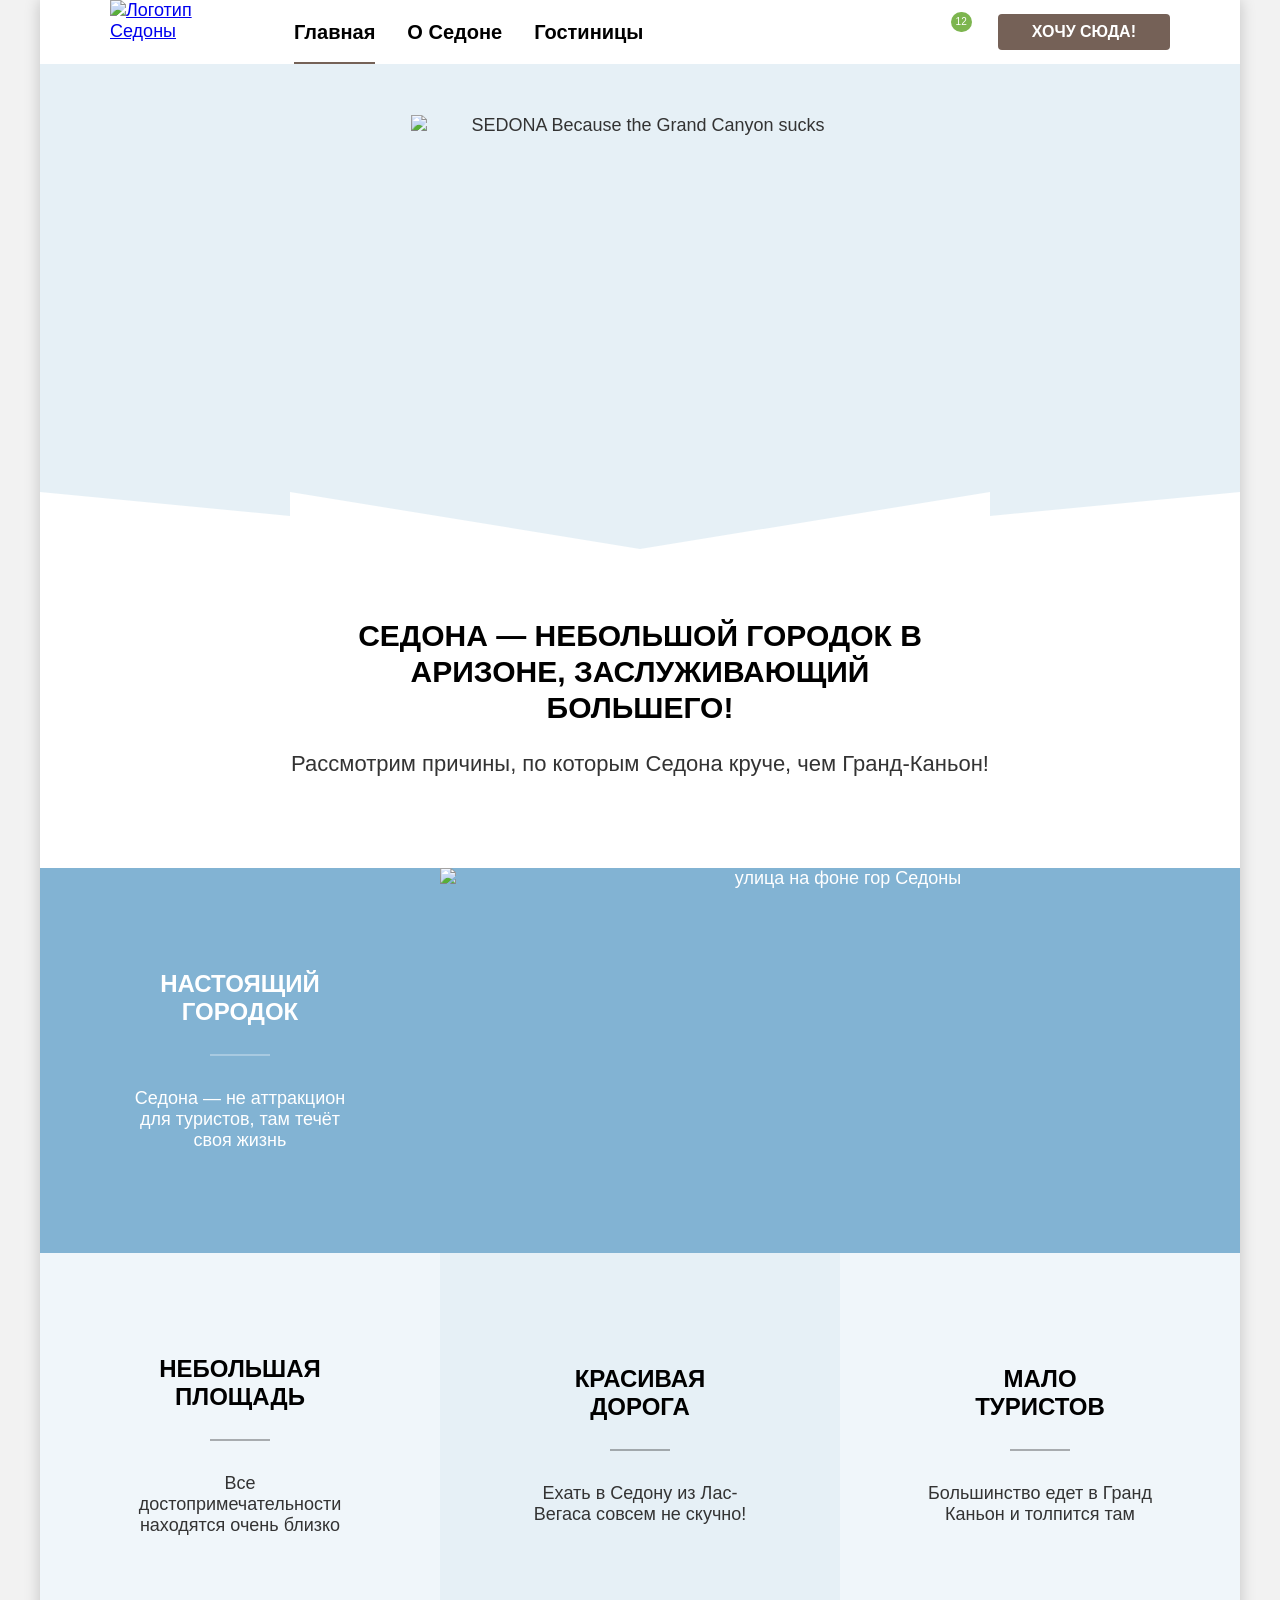
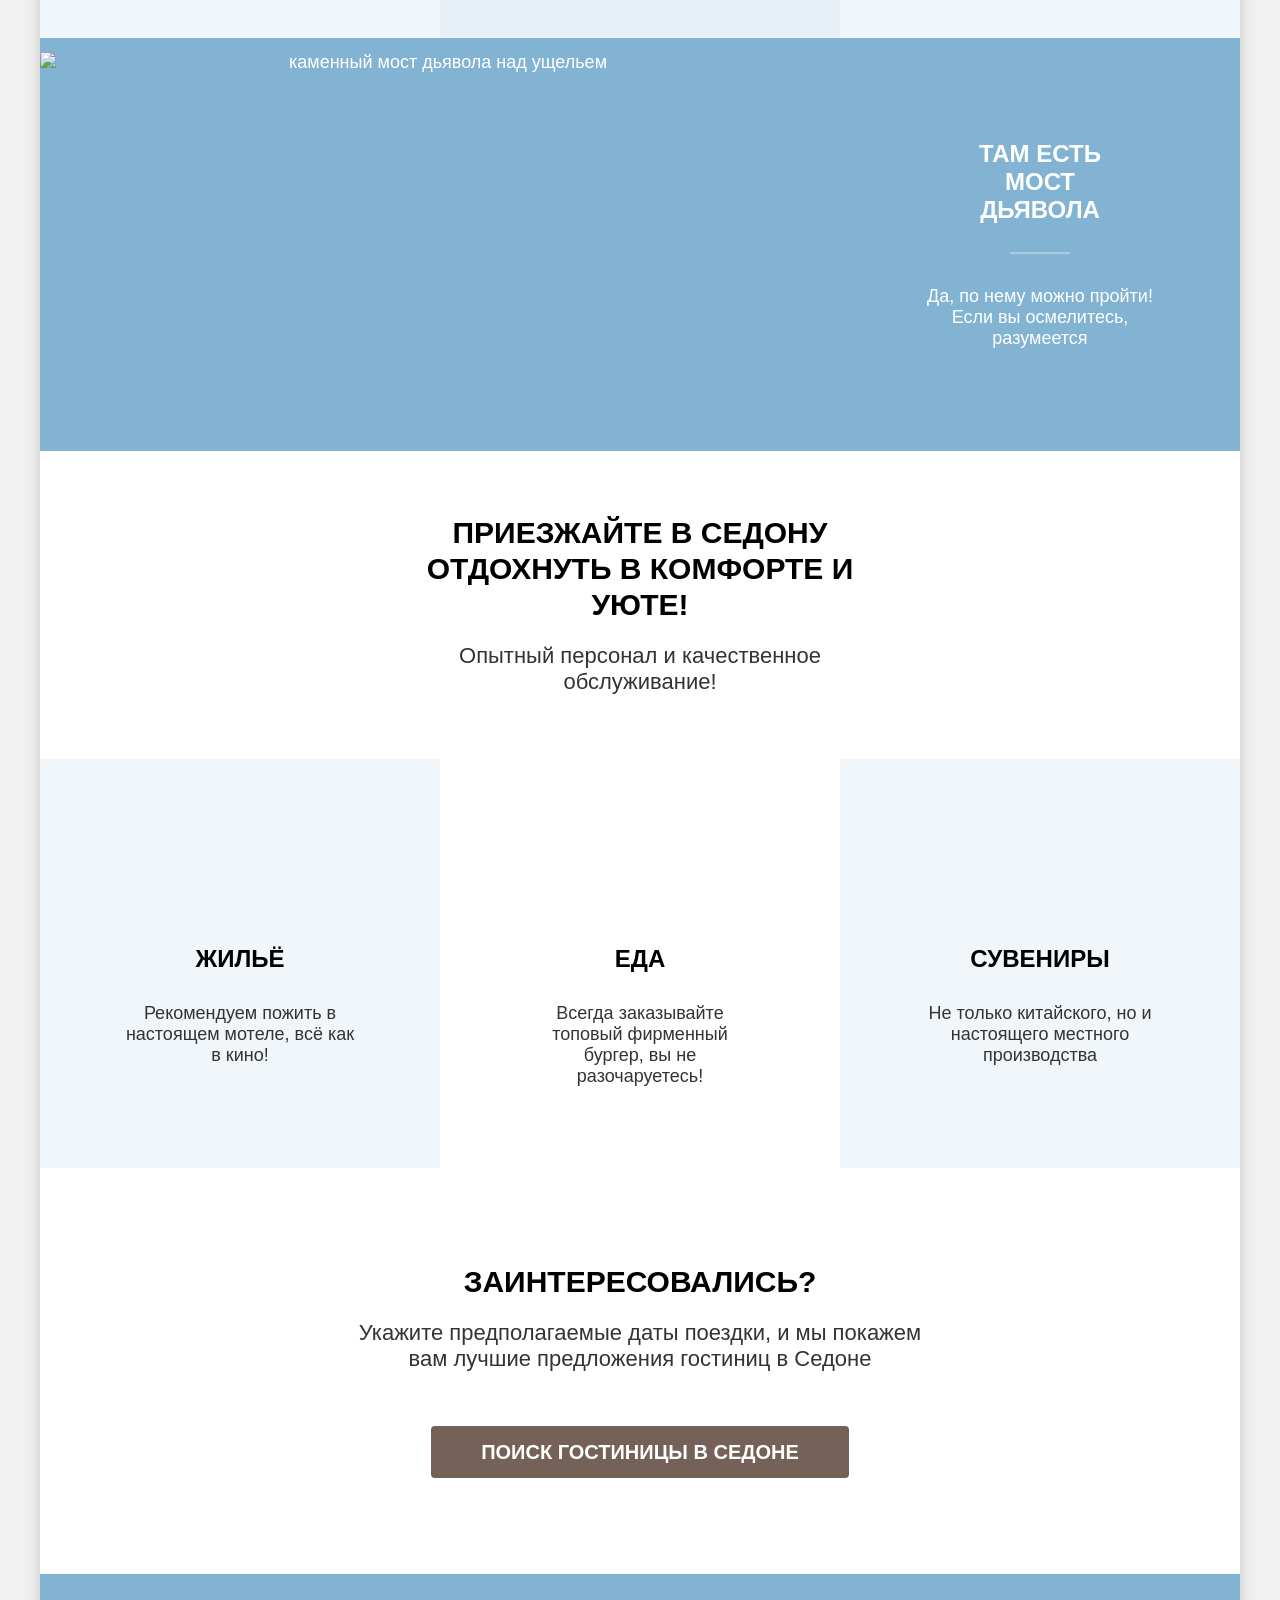
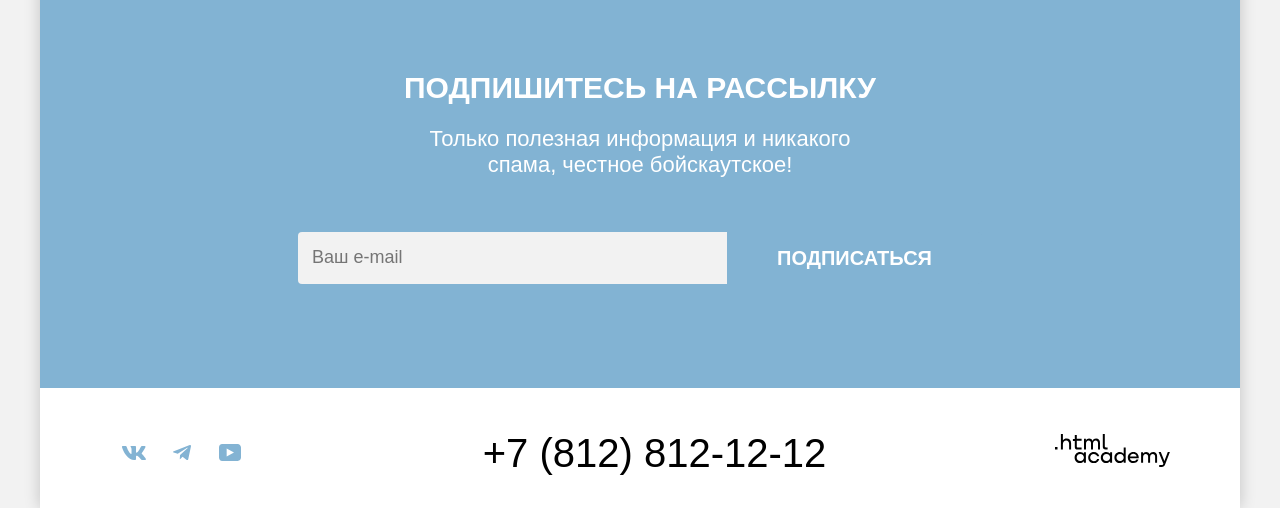
==== commit 15cf4a16: "добавляет модальное окно" ====
--- a/index.html
+++ b/index.html
@@ -3,65 +3,56 @@
 
   <head>
     <meta charset="utf-8">
-    <title>HTML Academy: Седона</title>
+    <title>HTML Academy: Седона - главная</title>
     <link rel="stylesheet" href="styles/styles.css">
+    <link rel="icon" href="favicon.ico" sizes="32x32">
+    <link rel="icon" href="favicon.svg" type="image/svg+xml">
   </head>
 
   <body>
     <div class="page-container">
-
-      <header class=" page-header">
+      <header class="page-header" data-test="header">
         <nav class="navigation">
-          <div class="navigation-logo">
-            <img class="page-header-logo" src="images/logo-header.svg" alt="логотип Седона" width="138" height="64">
-          </div>
-
+          <a class="navigation-logo" href="index.html">
+            <img class="page-header-logo" src="images/logo-header.svg" alt="Логотип Седоны" width="138" height="70">
+          </a>
           <ul class="navigation-list">
             <li class="navigation-item">
-              <a class="navigation-link" href="index.html">Главная</a>
-            </li>
-            <li class="navigation-item">
-              <a class="navigation-link" href="index.html">О Cедоне</a>
+              <a class="navigation-link navigation-link-current" href="#">Главная</a>
+            </li>
+            <li class="navigation-item">
+              <a class="navigation-link" href="#">О Седоне</a>
             </li>
             <li class="navigation-item">
               <a class="navigation-link" href="catalog.html">Гостиницы</a>
             </li>
-
-
           </ul>
           <ul class="navigation-list navigation-user">
             <li class="navigation-item">
-              <a class="navigation-link" href="#">
-
+              <a class="navigation-link navigation-link-search" href="#">
                 <span class="visually-hidden">Поиск</span>
               </a>
             </li>
             <li class="navigation-item">
-              <a class="navigation-link" href="#">
-
-                <span class="navigation-favorites-item"></span>
+              <a class="navigation-link navigation-link-favorites" href="#">
                 <span class="visually-hidden">Избранное</span>
-
+                <span class="navigation-favorites-item">12</span>
               </a>
             </li>
-
           </ul>
           <a class="navigation-button button-brown button-small button" href="#">Хочу сюда!</a>
         </nav>
       </header>
 
-      <main class="main-container main-index">
-
-        <section class="welcome-sedona">
-          <h1 class="visually-hidden">Welcome Sedona</h1>
-
+      <main class="main-container main-index" data-test="main">
+        <section class="hero" data-test="hero">
+          <h1 class="visually-hidden">Добро пожаловать в Седону</h1>
           <img class="logo" src="images/welcome-sedona.svg" alt="SEDONA Because the Grand Canyon sucks" width="458"
             height="352">
         </section>
-
-        <section class="advantages">
+        <section class="advantages" data-test="advantages">
           <div class="advantages-header">
-            <h2 class="advantages-headline title-large">Седона — небольшой городок в Аризоне,
+            <h2 class="advantages-headline title-large title-black">Седона — небольшой городок в Аризоне,
               заслуживающий большего! </h2>
             <p class="advantages-subtitle subtitle-text">Рассмотрим причины, по которым Седона круче, чем
               Гранд-Каньон!
@@ -70,42 +61,28 @@
           <ul class="advantages-list">
             <li class="advantages-item advantages-item-columns">
               <div class="advantages-item-text">
-
-                <h2 class="advantages-title">Настоящий городок</h2>
+                <h3 class="advantages-title">Настоящий городок</h3>
                 <p class="advantages-description">Седона — не аттракцион для туристов, там течёт своя жизнь</p>
-
-              </div>
-              <!-- <div class="advantages-item-image"> -->
+              </div>
               <img class="advantages-image" src="images/sedona-city.jpg" width="800" height="385"
-                alt="улица на оне гор Седоны">
-              <!-- </div> -->
-            </li>
-
+                alt="улица на фоне гор Седоны">
+            </li>
             <li class="advantages-item">
-              <!-- <div class="advantages-card-item"> -->
-              <h3 class="advantages-title">Небольшая площадь</h3>
+              <h3 class="advantages-title title-black">Небольшая площадь</h3>
               <p class="advantages-description">Все достопримечательности находятся очень близко</p>
-              <!-- </div>
-                <div class="advantages-card-item"> -->
+            </li>
             <li class="advantages-item">
-              <h3 class="advantages-title">Красивая дорога</h3>
+              <h3 class="advantages-title title-black">Красивая дорога</h3>
               <p class="advantages-description">Ехать в Седону из Лас-Вегаса совсем не скучно!</p>
             </li>
-            <!-- </div>
-                <div class="advantages-card-item"> -->
             <li class="advantages-item">
-              <h3 class="advantages-title">Мало туристов</h3>
+              <h3 class="advantages-title title-black">Мало туристов</h3>
               <p class="advantages-description">Большинство едет в Гранд Каньон и толпится там</p>
             </li>
-            <!-- </div> -->
-            <!-- </li> -->
             <li class="advantages-item advantages-item-columns">
-              <!-- <div class="advantages-item-image"> -->
               <img class="advantages-image" src="images/bridge-devil.jpg" alt="каменный мост дьявола над ущельем"
                 width="800" height="385">
-              <!-- </div> -->
               <div class="advantages-item-text">
-
                 <h3 class="advantages-title">Там есть мост дьявола</h3>
                 <p class="advantages-description">Да, по нему можно пройти! Если вы осмелитесь, разумеется</p>
               </div>
@@ -113,110 +90,148 @@
           </ul>
         </section>
 
-        <section class="services">
+        <section class="services" data-test="service">
           <div class="services-list-headline">
-            <h2 class="services-headline title-large">Приезжайте в Седону отдохнуть в комфорте и уюте!</h2>
+            <h2 class="services-headline title-large title-black">Приезжайте в Седону отдохнуть в комфорте и уюте!</h2>
             <p class="services-subtitle subtitle-text">Опытный персонал и качественное обслуживание!</p>
           </div>
           <ul class="services-list">
             <li class="services-item home-icon">
-
-              <h3 class="services-title">Жильё</h3>
-              <p class="services-discription">Рекомендуем пожить в настоящем мотеле, всё как в кино!</p>
+              <h3 class="services-title title-black">Жильё</h3>
+              <p class="services-description">Рекомендуем пожить в настоящем мотеле, всё как в кино!</p>
             </li>
             <li class="services-item eat-icon">
-
-              <h3 class="services-title ">Еда</h3>
-              <p class="services-discription">Всегда заказывайте топовый фирменный бургер, вы не разочаруетесь!</p>
+              <h3 class="services-title title-black">Еда</h3>
+              <p class="services-description">Всегда заказывайте топовый фирменный бургер, вы не разочаруетесь!</p>
             </li>
             <li class="services-item gift-icon">
-
-              <h3 class="services-title ">Сувениры</h3>
-              <p class="services-discription">Не только китайского, но и настоящего местного производства</p>
-            </li>
-
-          </ul>
-        </section>
-
-        <section class="hotel-search">
-          <h2 class="hotel-search-title title-large">Заинтересовались?</h2>
-          <p class="hotel-search-discription subtitle-text">Укажите предполагаемые даты поездки, и мы покажем вам
-            лучшие
-            предложения
-            гостиниц в Седоне</p>
-          <a class="hotel-search-button button-brown button-large button" href="catalog.html">Поиск гостиницы В
-            Cедоне</a>
-        </section>
-
-        <section class="newsletter-index newsletter">
+              <h3 class="services-title title-black">Сувениры</h3>
+              <p class="services-description">Не только китайского, но и настоящего местного производства</p>
+            </li>
+          </ul>
+        </section>
+
+        <section class="hotel-search" data-test="search">
+          <h2 class="hotel-search-title title-large title-black">Заинтересовались?</h2>
+          <p class="hotel-search-description subtitle-text">Укажите предполагаемые даты поездки, и мы покажем вам лучшие
+            предложения гостиниц в Седоне</p>
+          <button class="hotel-search-button button-brown button-large button" type="button">Поиск гостиницы в
+            Седоне</button>
+        </section>
+
+        <section class="newsletter-index newsletter" data-test="subscribe">
           <h2 class="newsletter-title title-large">Подпишитесь на рассылку</h2>
-          <p class="newsletter-discription newsletter-discription-index subtitle-text">Только полезная информация и
-            никакого спама, честное
-            бойскаутское!</p>
-          <form class="newsletter-form" action="https://echo.htmlacademy.ru/." method="post">
+          <p class="newsletter-description newsletter-description-index subtitle-text">Только полезная информация и
+            никакого спама, честное бойскаутское!</p>
+          <form class="newsletter-form" action="https://echo.htmlacademy.ru/" method="post">
             <label for="newsletter-email" class="visually-hidden">Email</label>
             <input class="field" placeholder="Ваш e-mail" type="email" name="newsletter-email" id="newsletter-email"
               required>
             <button class="newsletter-button button-blue button-large button" type="submit">Подписаться
             </button>
           </form>
-
         </section>
 
       </main>
-      <footer class="page-footer">
+      <footer class="page-footer" data-test="footer">
         <div class="page-footer-container">
           <section class="footer-contacts">
             <h2 class="visually-hidden">Социальные сети</h2>
             <ul class="footer-contacts-social-list">
               <li class="footer-contacts-social-item">
                 <a class="social-link" href="https://vk.com/htmlacademy">
-
-                  <svg aria-hidden="true" focusable="false" xmlns="http://www.w3.org/2000/svg" width="24" height="14"
-                    fill="none" viewBox="0 0 24 14">
-                    <path fill="#83b3d3" fill-rule="evenodd"
-                      d="M23.45.948c.166-.546 0-.948-.795-.948H20.03c-.668 0-.976.347-1.143.73 0 0-1.335 3.196-3.226 5.272-.612.602-.89.793-1.224.793-.167 0-.418-.191-.418-.738V.948c0-.656-.184-.948-.74-.948H9.151c-.417 0-.668.304-.668.593 0 .621.946.765 1.043 2.513v3.798c0 .833-.153.984-.487.984-.89 0-3.055-3.211-4.34-6.885C4.45.288 4.198 0 3.527 0H.9C.15 0 0 .347 0 .73c0 .682.89 4.07 4.145 8.551C6.315 12.341 9.37 14 12.153 14c1.669 0 1.875-.368 1.875-1.003v-2.313c0-.737.158-.884.687-.884.39 0 1.057.192 2.615 1.667C19.11 13.216 19.403 14 20.405 14h2.625c.75 0 1.126-.368.91-1.096-.238-.724-1.088-1.775-2.215-3.022-.612-.71-1.53-1.475-1.809-1.858-.389-.491-.278-.71 0-1.147 0 0 3.2-4.426 3.533-5.929z"
-                      clip-rule="evenodd" />
+                  <span class="visually-hidden">Вконтакте</span>
+                  <svg class="social-icon" xmlns="http://www.w3.org/2000/svg" width="24" height="14" fill="#83b3d3"
+                    viewBox="0 0 24 14">
+                    <path fill-rule="evenodd"
+                      d="M23.45.948c.166-.546 0-.948-.795-.948H20.03c-.668 0-.976.347-1.143.73 0 0-1.335 3.196-3.226 5.272-.612.602-.89.793-1.224.793-.167 0-.418-.191-.418-.738V.948c0-.656-.184-.948-.74-.948H9.151c-.417 0-.668.304-.668.593 0 .621.946.765 1.043 2.513v3.798c0 .833-.153.984-.487.984-.89 0-3.055-3.211-4.34-6.885C4.45.288 4.198 0 3.527 0H.9C.15 0 0 .347 0 .73c0 .682.89 4.07 4.145 8.551C6.315 12.341 9.37 14 12.153 14c1.669 0 1.875-.368 1.875-1.003v-2.313c0-.737.158-.884.687-.884.39 0 1.057.192 2.615 1.667C19.11 13.216 19.403 14 20.405 14h2.625c.75 0 1.126-.368.91-1.096-.238-.724-1.088-1.775-2.215-3.022-.612-.71-1.53-1.475-1.809-1.858-.389-.491-.278-.71 0-1.147 0 0 3.2-4.426 3.533-5.929z" />
                   </svg>
-                  <span class="visually-hidden">Вконтакте
-                  </span>
                 </a>
               </li>
               <li class="footer-contacts-social-item">
-                <a class="social-link " href="https://t.me/htmlacademy">
-                  <svg xmlns="http://www.w3.org/2000/svg" width="18" height="16" fill="none" viewBox="0 0 18 16">
-                    <path fill="#83b3d3"
+                <a class="social-link" href="https://t.me/htmlacademy">
+                  <span class="visually-hidden">Telegram</span>
+                  <svg class="social-icon" xmlns="http://www.w3.org/2000/svg" width="18" height="16" fill="#83b3d3"
+                    viewBox="0 0 18 16">
+                    <path
                       d="M16.785.1.84 6.247C-.248 6.685-.24 7.292.64 7.563L4.735 8.84l9.472-5.976c.448-.273.857-.126.52.172L7.054 9.962H7.05h.002l-.283 4.22c.414 0 .597-.19.829-.413l1.988-1.934 4.136 3.055c.762.42 1.31.204 1.5-.706L17.938 1.39c.278-1.114-.425-1.619-1.153-1.29" />
                   </svg>
                 </a>
-                <span class="visually-hidden">Telegram
-                </span>
               </li>
               <li class="footer-contacts-social-item">
                 <a class="social-link" href="https://www.youtube.com/user/htmlacademyru">
-                  <svg xmlns="http://www.w3.org/2000/svg" width="22" height="17" fill="none" viewBox="0 0 22 17">
-                    <path fill="#83b3d3"
+                  <span class="visually-hidden">Youtube</span>
+                  <svg class="social-icon" xmlns="http://www.w3.org/2000/svg" width="22" height="17" fill="#83b3d3"
+                    viewBox="0 0 22 17">
+                    <path
                       d="M18.607 0H3.174C1.314 0 0 1.594 0 3.4v10.094C0 15.406 1.313 17 3.174 17h15.652C20.468 17 22 15.406 22 13.6V3.4C21.781 1.594 20.468 0 18.607 0M7.662 12.538V4.463L14.995 8.5z" />
                   </svg>
                 </a>
-                <span class="visually-hidden">Youtube
-
-                </span>
               </li>
             </ul>
           </section>
-          <div class="footer-contacts-phone">
-            <a class="footer-contacts-address-phone" href="tel:+78128121212">+7 (812) 812-12-12</a>
-          </div>
-          <div class="footer-contacts-website">
-            <a class="footer-contacts-address-website" href="https://htmlacademy.ru/intensive/htmlcss">
-              <img class="footer-contacts-logo" src="images/logo-footer.svg" alt="Логотип HTML Academy»" width="155"
-                height="33">
-            </a>
-          </div>
+          <a class="footer-contacts-address-phone" href="tel:+78128121212">+7 (812) 812-12-12</a>
+          <a class="footer-contacts-address-website" href="https://htmlacademy.ru/intensive/htmlcss">
+            <span class="visually-hidden">HTML Academy</span>
+            <svg xmlns="http://www.w3.org/2000/svg" width="115" height="33" fill="#000000" viewBox="0 0 115 33">
+              <path
+                d="M0 12.9v2.6h2.5v-2.6zM11.6 4.5c-1.6 0-2.8.7-3.6 1.7h-.1V0h-2v15.5h2v-5.3c0-2.1 1.3-3.6 3.3-3.6 1.8 0 2.9 1.4 2.9 3.2v5.7h2V9.4c.1-3-1.8-4.9-4.5-4.9M26.6 4.8h-4.8V1.1h-2v3.8h-1.9v2h1.9v6c0 1.7 1 2.7 2.7 2.7h4.1v-2h-3.7c-.7 0-1.1-.4-1.1-1.1V6.8h4.8zM41.1 4.6c-1.6 0-2.9.8-3.5 2.1h-.1c-.6-1.2-1.8-2.1-3.4-2.1-1.4 0-2.5.8-3.1 1.8h-.1V4.8H29v10.6h2V10c0-2 1-3.5 2.6-3.5 1.5 0 2.4 1 2.4 2.6v6.3h2V9.8c0-2.4 1.4-3.3 2.6-3.3 1.5 0 2.4 1 2.4 2.6v6.3h2V8.9c.1-2.5-1.4-4.3-3.9-4.3M47.8 12.7c0 1.7 1 2.7 2.8 2.7h2v-2h-1.7c-.7 0-1.1-.4-1.1-1.1V0h-2zM28.9 19.7c-.9-1.1-2.2-1.8-3.9-1.8-3.1 0-5.4 2.3-5.4 5.6s2.3 5.6 5.4 5.6c1.8 0 3-.8 3.8-1.9h.1v1.6h2V18.2h-2zm-3.6 7.4c-2.2 0-3.6-1.6-3.6-3.6s1.4-3.6 3.6-3.6 3.6 1.6 3.6 3.6c0 1.9-1.4 3.6-3.6 3.6M44.2 22c-.5-2.4-2.6-4.1-5.4-4.1-3.4 0-5.6 2.5-5.6 5.6s2.2 5.6 5.6 5.6c2.8 0 4.9-1.8 5.4-4.2h-2.1c-.4 1.3-1.7 2.3-3.3 2.3-2.2 0-3.6-1.6-3.6-3.6s1.4-3.6 3.6-3.6c1.6 0 2.8 1 3.3 2.2h2.1zM55.1 19.7c-.9-1.1-2.2-1.8-3.9-1.8-3.1 0-5.4 2.3-5.4 5.6s2.3 5.6 5.4 5.6c1.8 0 3-.8 3.8-1.9h.1v1.6h2V18.2h-2zm-3.6 7.4c-2.2 0-3.6-1.6-3.6-3.6s1.4-3.6 3.6-3.6 3.6 1.6 3.6 3.6c0 1.9-1.5 3.6-3.6 3.6M68.7 19.8c-.9-1.1-2.2-1.9-3.9-1.9-3.1 0-5.4 2.3-5.4 5.6s2.2 5.6 5.4 5.6c1.7 0 3-.8 3.8-1.8h.1v1.5h2V13.4h-2zm-3.6 7.3c-2.2 0-3.6-1.6-3.6-3.6s1.4-3.6 3.6-3.6 3.6 1.6 3.6 3.6c-.1 2-1.5 3.6-3.6 3.6M78.3 17.9c-3.3 0-5.5 2.5-5.5 5.6 0 3 2.1 5.6 5.5 5.6 2.5 0 4.5-1.3 5.2-3.6h-2.1c-.5 1-1.6 1.6-3 1.6-1.9 0-3.3-1.3-3.4-2.9h8.8c.2-3.6-2-6.3-5.5-6.3m0 1.9c1.7 0 3 1 3.3 2.6h-6.5c.3-1.5 1.5-2.6 3.2-2.6M98.2 17.9c-1.6 0-2.9.8-3.6 2h-.1c-.6-1.2-1.8-2-3.4-2-1.4 0-2.5.7-3.1 1.8v-1.5h-1.9v10.6h2v-5.4c0-2 1-3.4 2.6-3.5 1.5 0 2.4 1 2.4 2.6v6.3h2v-5.6c0-2.4 1.4-3.3 2.6-3.3 1.5 0 2.4 1 2.4 2.6v6.3h2v-6.5c.1-2.6-1.4-4.4-3.9-4.4M109.4 27l-3.6-8.9h-2.2l4.8 11.6c-.3.9-.7 1.2-1.7 1.2h-2.5v2h2.5c1.8 0 2.8-.8 3.5-2.6l4.7-12.2h-2.1z" />
+            </svg>
+          </a>
         </div>
       </footer>
     </div>
+    <div class="modal-container modal-container-close" data-test="modal">
+      <div class="modal modal-search">
+        <button class="modal-close-button" type="button">
+          <span class="visually-hidden">Закрыть</span>
+        </button>
+        <section class="modal-content">
+          <h2 class="modal-title">Поиск гостиницы в Седоне</h2>
+          <form class="search-form" action="https://echo.htmlacademy.ru/" method="post">
+            <p class="search-form-row">
+              <label class="search-form-caption" for="date-in">Дата заезда:</label>
+              <input class="search-form-date search-form-field" type="text" id="date-in" name="date-in"
+                value="27 апреля 2020" aria-describedby="date-in-error">
+              <span class="search-form-error" id="date-in-error">Мы не можем отправить вас в прошлое.</span>
+            </p>
+            <p class="search-form-row">
+              <label class="search-form-caption" for="date-out">Дата выезда:</label>
+              <input class="search-form-date search-form-field" type="text" id="date-out" name="date-out"
+                value="1 сентября 2023" aria-describedby="date-out-hint">
+              <span class="search-form-hint" id="date-out-hint">На эти даты есть свободные номера. Пока есть.</span>
+            </p>
+            <div class="search-form-counters">
+              <div class="counter">
+                <label class="search-form-caption" for="adults">Взрослые:</label>
+                <div class="counter-controls">
+                  <button class="counter-button" type="button" aria-label="Уменьшить количество взрослых"></button>
+                  <input class="counter-value" type="number" id="adults" name="adults" value="2" min="1">
+                  <button class="counter-button counter-button-plus" type="button"
+                    aria-label="Увеличить количество взрослых"></button>
+                </div>
+              </div>
+              <div class="counter">
+                <label class="search-form-caption" for="children">Дети:</label>
+                <div class="tooltip">
+                  <button class="tooltip-button" type="button" aria-label="Подсказка"
+                    aria-describedby="children-tooltip">i</button>
+                  <p class="tooltip-text" id="children-tooltip" role="tooltip">Укажите количество детей, которые будут с
+                    вами, возраст которых от 6 до 18 лет. Дети до 6 лет размещаются бесплатно.</p>
+                </div>
+                <div class="counter-controls">
+                  <button class="counter-button" type="button" aria-label="Уменьшить количество детей"></button>
+                  <input class="counter-value" type="number" id="children" name="children" value="2" min="0">
+                  <button class="counter-button counter-button-plus" type="button"
+                    aria-label="Увеличить количество детей"></button>
+                </div>
+              </div>
+            </div>
+            <button class="search-form-button button button-blue" type="submit">Найти</button>
+          </form>
+        </section>
+      </div>
+    </div>
   </body>
 
 </html>
--- a/styles/styles.css
+++ b/styles/styles.css
@@ -2,7 +2,6 @@
   font-family: "PT Sans";
   font-style: normal;
   font-weight: 400;
-
   src: url("../fonts/ptsans-400.woff2") format("woff2");
   font-display: swap;
 }
@@ -11,7 +10,6 @@
   font-family: "PT Sans";
   font-style: normal;
   font-weight: 700;
-
   src: url("../fonts/ptsans-700.woff2") format("woff2");
   font-display: swap;
 }
@@ -26,7 +24,6 @@
   font-size: 18px;
   line-height: 21px;
   font-weight: 400;
-
   color: #333333;
   background-color: #f2f2f2;
 }
@@ -44,7 +41,6 @@
 
 .button {
   display: inline-block;
-
   color: #ffffff;
   text-align: center;
   border: none;
@@ -60,10 +56,6 @@
   font-weight: 700;
   font-size: 16px;
   line-height: 20px;
-
-
-
-
 }
 
 .button-large {
@@ -71,19 +63,84 @@
   font-size: 20px;
   line-height: 36px;
   font-weight: 700;
-
 }
 
 .button-brown {
-
   background-color: #756157;
 }
 
+.button-brown:hover,
+.button-brown:focus-visible {
+  background-color: #615048;
+}
+
+.button-brown:active {
+  background-color: #756157;
+  color: rgba(255, 255, 255, 0.3);
+}
+
+.button-brown:disabled {
+  color: #ffffff;
+  background-color: #e5e5e5;
+}
+
 .button-blue {
-
-  background-color: #82B3D3;
-}
-
+  background-color: #82b3d3;
+}
+
+.button-blue:hover,
+.button-blue:focus-visible {
+  background-color: #68a2ca;
+}
+
+.button-blue:active {
+  background-color: #82b3d3;
+  color: rgba(255, 255, 255, 0.3);
+}
+
+.button-blue:disabled {
+  color: #ffffff;
+  background-color: #e5e5e5;
+}
+
+.button-green {
+  background-color: #7db54f;
+}
+
+.button-green:hover,
+.button-green:focus-visible {
+  background-color: #6c9e42;
+}
+
+.button-green:active {
+  background-color: #7db54f;
+  color: rgba(255, 255, 255, 0.3);
+}
+
+.button-green:disabled {
+  color: #ffffff;
+  background-color: #e5e5e5;
+}
+
+.catalog-filter-button-reset:hover {
+  color: rgba(255, 255, 255, 0.6);
+}
+
+.catalog-filter-button-reset:focus-visible {
+  outline: 3px solid #82b3d3;
+}
+
+.catalog-filter-button-reset:active {
+  color: rgba(255, 255, 255, 0.3);
+}
+
+.catalog-filter-button-reset:disabled {
+  color: rgba(255, 255, 255, 0.12);
+}
+
+.title-black {
+  color: #000000;
+}
 
 /* Pages */
 
@@ -98,9 +155,8 @@
   min-height: 100%;
   width: 1200px;
   margin: 0 auto;
-  background-color: #f2f2f2;
+  background-color: #ffffff;
   box-shadow: 0 0 15px 0 rgba(0, 0, 0, 0.2);
-
 }
 
 .navigation {
@@ -111,19 +167,23 @@
 
 .page-header-logo {
   width: 138px;
+  position: relative;
+  z-index: 1;
+  display: block;
+  margin-bottom: -6px;
 }
 
 .navigation-list {
   display: flex;
   flex-wrap: wrap;
-  max-width: 500px;
-  margin: 0;
+  margin: 0;
+  margin-left: 30px;
   padding: 0;
   list-style-type: none;
 }
 
 .navigation-user {
-  width: 150px;
+  flex-wrap: nowrap;
   margin-left: auto;
 }
 
@@ -137,45 +197,72 @@
   text-align: center;
   color: #000000;
   text-decoration: none;
+  position: relative;
+}
+
+.navigation-link-current::before {
+  position: absolute;
+  right: 16px;
+  bottom: 0;
+  left: 16px;
+  height: 2px;
+  background-color: #756257;
+  content: "";
 }
 
 .navigation-user .navigation-link {
   width: 20px;
   height: 20px;
-}
-
-.navigation-user .navigation-item:nth-child(1) .navigation-link {
-  background-image: url("../images/search.svg");
   background-repeat: no-repeat;
   background-position: center;
 }
 
-.navigation-user .navigation-item:nth-child(2) .navigation-link {
+.navigation-link-search {
+  background-image: url("../images/search.svg");
+}
+
+.navigation-link-favorites {
   background-image: url("../images/heart.svg");
-  background-repeat: no-repeat;
-  background-position: center;
+}
+
+.navigation-favorites-item {
+  position: absolute;
+  top: 10px;
+  right: 6px;
+  min-width: 20px;
+  height: 20px;
+  padding: 0 5px;
+  box-sizing: border-box;
+  border-radius: 10px;
+  background-color: #7db54f;
+  color: #ffffff;
+  font-size: 10px;
+  line-height: 10px;
+  font-weight: 400;
+  display: flex;
+  align-items: center;
+  justify-content: center;
 }
 
 .navigation-button {
   padding-left: 34px;
   padding-right: 34px;
+  margin-left: 20px;
+  flex-shrink: 0;
+  white-space: nowrap;
 }
 
 .main-container {
   flex-grow: 1;
-
 }
 
 .main-index {
-
   background-color: #ffffff;
-
-
-}
-
-.welcome-sedona {
+}
+
+.hero {
   padding: 51px 371px 82px 371px;
-
+  position: relative;
   background-color: #e6f0f6;
   background-image: url("../images/welcome-sedona.jpg");
   background-size: cover;
@@ -184,15 +271,32 @@
   text-align: center;
 }
 
-.page-container {
-  width: 1200px;
+.hero::after {
+  background-image: url("../images/divider.svg");
+  background-repeat: no-repeat;
+  background-size: 100% 100%;
+  content: "";
+  width: 100%;
+  height: 57px;
+  position: absolute;
+  left: 0;
+  bottom: 0;
+}
+
+.logo {
+  display: block;
   margin: 0 auto;
 }
-
 
 .advantages-header {
   background-color: #ffffff;
-  padding: 69px 290px;
+  padding: 69px 0 69px;
+}
+
+.advantages-headline {
+  max-width: 651px;
+  margin-right: auto;
+  margin-left: auto;
 }
 
 .advantages-list {
@@ -216,12 +320,11 @@
 }
 
 .advantages-item.advantages-item-columns {
-  display: flex;
   flex-direction: row;
   align-items: center;
   width: 100%;
   color: #ffffff;
-  background-color: #82B3D3;
+  background-color: #82b3d3;
   padding: 0;
 }
 
@@ -241,9 +344,23 @@
   font-weight: 700;
   text-transform: uppercase;
   max-width: 175px;
-  margin-top: 0 auto 62px auto;
-
-  /*место для графического элемента*/
+  margin: 0 auto 62px auto;
+  position: relative;
+}
+
+.advantages-title::before {
+  position: absolute;
+  bottom: -30px;
+  left: 50%;
+  width: 60px;
+  height: 2px;
+  margin-left: -30px;
+  background-color: rgba(0, 0, 0, 0.3);
+  content: "";
+}
+
+.advantages-item-columns .advantages-title::before {
+  background-color: rgba(255, 255, 255, 0.3);
 }
 
 .advantages-list .advantages-item:nth-child(3) {
@@ -258,11 +375,6 @@
 .advantages-description {
   width: 230px;
   margin: 0;
-
-}
-
-.advantages-item .advantages-description:nth-child(2-4) {
-  color: #333333;
 }
 
 .services-list {
@@ -270,6 +382,7 @@
   margin: 0;
   padding: 0;
   list-style-type: none;
+  flex-wrap: wrap;
 }
 
 .services-item {
@@ -277,7 +390,6 @@
   box-sizing: border-box;
   padding: 81px 85px;
   text-align: center;
-  /* min-height: 385px; */
 }
 
 .services-item::before {
@@ -290,8 +402,6 @@
   background-position: center;
 }
 
-
-
 .home-icon::before {
   background-image: url("../images/home.svg");
 }
@@ -306,7 +416,7 @@
 
 .services-list .services-item:nth-child(1),
 .services-list .services-item:nth-child(3) {
-  background-color: rgba(131, 179, 211, 0.2);
+  background-color: rgba(131, 179, 211, 0.12);
 }
 
 .services-list-headline {
@@ -316,7 +426,6 @@
 }
 
 .services-title {
-  /* max-width: 230px;*/
   margin: 30px auto 30px auto;
   font-size: 24px;
   line-height: 28px;
@@ -331,15 +440,12 @@
 
 .services-subtitle {
   margin: 0;
-  color: #333333
-}
-
-.services-discription {
+}
+
+.services-description {
   max-width: 230px;
   margin: 0 auto;
   padding: 0;
-
-
 }
 
 .hotel-search {
@@ -348,12 +454,15 @@
   background-color: #ffffff;
   text-align: center;
   padding: 96px 304px;
-
 }
 
 .hotel-search-title {
   margin-top: 0;
   margin-bottom: 20px;
+}
+
+.hotel-search-description {
+  margin-bottom: 0;
 }
 
 .hotel-search-button {
@@ -364,14 +473,14 @@
 
 .newsletter-index.newsletter {
   color: #ffffff;
-  background-color: #82B3D3;
+  background-color: #82b3d3;
   background-image: url("../images/subscribe.jpg");
   background-size: cover;
   background-repeat: no-repeat;
   background-position: center;
 }
 
-.newsletter-discription-index.subtitle-text {
+.newsletter-description-index.subtitle-text {
   color: #ffffff;
 }
 
@@ -386,7 +495,6 @@
 
 .subtitle-text {
   margin-top: 0;
-
   font-size: 22px;
   line-height: 26px;
   font-weight: 400;
@@ -402,6 +510,7 @@
   box-sizing: border-box;
   justify-content: space-between;
   align-items: center;
+  min-height: 120px;
 }
 
 .footer-contacts {
@@ -415,137 +524,595 @@
   margin: 0;
   padding: 0;
   max-width: 200px;
-
-}
-
-.footer-contacts-social-item {
-  width: 47px;
+}
+
+.social-link {
+  display: flex;
+  justify-content: center;
+  align-items: center;
+  width: 48px;
   height: 40px;
 }
 
-.footer-contacts-phone {
-
-  text-align: center;
-
+.social-link:hover svg {
+  fill: #68a2ca;
+}
+
+.social-link:focus-visible svg {
+  fill: #68a2ca;
+}
+
+.social-link:active svg {
+  opacity: 0.3;
 }
 
 .footer-contacts-address-phone {
-
   font-family: "PT Sans", sans-serif;
   font-size: 40px;
   line-height: 40px;
   font-weight: 400;
   color: #000000;
+  text-decoration-line: none;
+}
+
+.footer-contacts-address-phone:hover {
+  color: #756157;
+}
+
+.footer-contacts-address-phone:focus-visible {
+  color: #756157;
+}
+
+.footer-contacts-address-phone:active {
+  opacity: 0.3;
+}
+
+.footer-contacts-address-website {
+  display: block;
+}
+
+.footer-contacts-address-website:hover svg {
+  fill: #756157;
+}
+
+.footer-contacts-address-website:focus-visible svg {
+  fill: #756157;
+}
+
+.footer-contacts-address-website:active svg {
+  opacity: 0.3;
+}
+
+.modal-container {
+  position: fixed;
+  top: 0;
+  left: 0;
+  display: flex;
+  width: 100%;
+  height: 100%;
+  background-color: rgba(242, 242, 242, 0.8);
+  z-index: 10;
+}
+
+.modal-container-close {
+  display: none;
+}
+
+.modal {
+  position: relative;
+  margin: auto;
+  padding: 64px 70px;
+  background-color: #ffffff;
+  border-radius: 30px;
+}
+
+.modal-search {
+  width: 717px;
+  box-sizing: border-box;
+}
+
+.modal-close-button {
+  position: absolute;
+  padding: 0;
+  top: 64px;
+  right: 52px;
+  width: 52px;
+  height: 52px;
+  border-radius: 50%;
+  background-color: #f2f2f2;
+  border: none;
+  background-image: url("../images/cross.svg");
+  background-repeat: no-repeat;
+  background-position: center;
+  cursor: pointer;
+}
+
+.modal-close-button:hover {
+  background-color: #e5e5e5;
+}
+
+.modal-close-button:active {
+  background-color: rgba(229, 229, 229, 0.5);
+  opacity: 0.5;
+}
+
+.modal-title {
+  margin: 0 0 64px;
+  padding-right: 60px;
+  font-family: "PT Sans", sans-serif;
+  font-size: 30px;
+  line-height: 36px;
+  font-weight: 700;
+  color: #000000;
   text-transform: uppercase;
-  text-decoration-line: none;
-  display: inline-block;
-}
-
-.footer-contacts-website {
-
-  text-align: right;
-  width: 155px;
-
+}
+
+.search-form-row {
+  display: grid;
+  grid-template-columns: 137px 1fr;
+  align-items: center;
+  margin-top: 0;
+  margin-bottom: 24px;
+}
+
+.search-form-caption {
+  font-family: "PT Sans", sans-serif;
+  font-size: 20px;
+  line-height: 24px;
+  font-weight: 700;
+}
+
+.search-form-field {
+  width: 100%;
+  padding: 12px 50px 12px 20px;
+  box-sizing: border-box;
+  border: none;
+  border-radius: 4px;
+  background-color: #f2f2f2;
+  font-family: "PT Sans", sans-serif;
+  font-size: 18px;
+  line-height: 24px;
+  font-weight: 700;
+}
+
+.search-form-date {
+  background-image: url("../images/date.svg");
+  background-repeat: no-repeat;
+  background-position: right 20px center;
+}
+
+.search-form-error,
+.search-form-hint {
+  grid-column: 2;
+  margin-top: 4px;
+  padding-left: 20px;
+  font-size: 16px;
+  line-height: 21px;
+  font-weight: 400;
+}
+
+.search-form-error {
+  color: #ff5757;
+}
+
+.search-form-hint {
+  color: #333333;
+}
+
+.search-form-counters {
+  display: flex;
+  justify-content: space-between;
+  margin-bottom: 48px;
+  flex-wrap: wrap;
+}
+
+.counter {
+  display: flex;
+  align-items: center;
+  gap: 10px;
+}
+
+.counter-controls {
+  display: flex;
+  margin-left: 36px;
+  border-radius: 4px;
+  background-color: #f2f2f2;
+}
+
+.counter-value {
+  width: 31px;
+  padding: 0;
+  border: 0;
+  font-family: "PT Sans", sans-serif;
+  font-size: 18px;
+  line-height: 20px;
+  font-weight: 700;
+  text-align: center;
+  background-color: transparent;
+  appearance: textfield;
+}
+
+.counter-value::-webkit-outer-spin-button,
+.counter-value::-webkit-inner-spin-button {
+  appearance: none;
+  margin: 0;
+}
+
+.counter-button {
+  position: relative;
+  width: 40px;
+  height: 48px;
+  padding: 0;
+  border: none;
+  background-color: transparent;
+  cursor: pointer;
+}
+
+.counter-button::before,
+.counter-button-plus::after {
+  content: "";
+  position: absolute;
+  top: 50%;
+  left: 50%;
+  width: 14px;
+  height: 2px;
+  background-color: rgba(117, 97, 87, 0.3);
+  transform: translate(-50%, -50%);
+}
+
+.counter-button-plus::after {
+  transform: translate(-50%, -50%) rotate(90deg);
+}
+
+.counter-button:hover::before,
+.counter-button-plus:hover::after {
+  background-color: #000000;
+}
+
+.counter-button:active::before,
+.counter-button-plus:active::after {
+  background-color: rgba(0, 0, 0, 0.5);
+}
+
+.tooltip {
+  position: relative;
+  display: flex;
+}
+
+.tooltip-button {
+  width: 26px;
+  height: 26px;
+  padding: 0;
+  border: none;
+  border-radius: 50%;
+  background-color: #82b3d3;
+  font-size: 18px;
+  line-height: 20px;
+  font-weight: 700;
+  color: #ffffff;
+  cursor: pointer;
+}
+
+.tooltip-text {
+  display: none;
+  position: absolute;
+  top: 42px;
+  left: 50%;
+  z-index: 1;
+  width: 256px;
+  box-sizing: border-box;
+  margin: 0;
+  padding: 20px 22px 23px 18px;
+  border-radius: 10px;
+  background-color: #333333;
+  font-size: 16px;
+  line-height: 20px;
+  font-weight: 400;
+  color: #ffffff;
+  transform: translateX(-50%);
+}
+
+.tooltip-text::before {
+  content: "";
+  position: absolute;
+  top: -9px;
+  left: 50%;
+  width: 19px;
+  height: 19px;
+  background-color: #333333;
+  transform: translateX(-50%) rotate(45deg);
+}
+
+.tooltip:hover .tooltip-text,
+.tooltip:focus-within .tooltip-text {
+  display: block;
+}
+
+.search-form-button {
+  width: 100%;
+  padding: 18px 20px;
+  font-size: 20px;
+  line-height: 24px;
+  font-weight: 700;
 }
 
 /* Catalog */
-
-
 .filter-catalog-hotels {
-  background-color: #82B3D3;
+  background-color: #82b3d3;
   background-image: url("../images/filtr.jpg");
   background-size: cover;
   background-repeat: no-repeat;
   padding: 35px 70px 70px;
 }
 
-/*
-.inner-header {
-  padding-left: 70px;
-}
-*/
 .inner-header-title {
   margin-top: 0;
   font-size: 60px;
   line-height: 78px;
   font-weight: 700;
   color: #ffffff;
-
-  /*padding-top: 35px;*/
   margin-bottom: 8px;
 }
 
 .breadcrumbs {
   font-family: "PT Sans", sans-serif;
   font-size: 16px;
-  line-height: 21x;
+  line-height: 21px;
   font-weight: 400;
   color: #ffffff;
   display: flex;
   margin: 0;
   padding: 0;
   list-style-type: none;
-
+  flex-wrap: wrap;
+}
+
+.breadcrumbs-item {
+  display: flex;
+  align-items: center;
+  position: relative;
 }
 
 .breadcrumbs-link {
   text-decoration: none;
   color: #ffffff;
-  /* margin-right: 28px; */
-}
-
-.breadcrumbs .breadcrumbs-item:nth-child(1) {
+}
+
+.breadcrumbs-link:hover {
+  opacity: 0.6;
+}
+
+.breadcrumbs-link:focus-visible {
+  color: #ffffff;
+}
+
+.breadcrumbs-link:active {
+  opacity: 0.3;
+}
+
+.breadcrumbs-item:nth-child(1) {
+  margin-right: 28px;
+}
+
+.breadcrumbs-item:nth-child(1) .breadcrumbs-link {
+  display: block;
+  width: 13px;
+  height: 15px;
   background-image: url("../images/home-breadcrumbs.svg");
   background-repeat: no-repeat;
   background-position: center;
-  width: 13px;
-  height: 15px;
-  margin-right: 10px;
+  background-size: contain;
+}
+
+.breadcrumbs-item:not(:last-child)::after {
+  content: "";
+  position: absolute;
+  width: 7px;
+  height: 10px;
+  background-image: url("../images/vector.svg");
+  background-repeat: no-repeat;
+  background-position: center;
+  background-size: contain;
+  top: 50%;
+  right: -18px;
+  transform: translateY(-50%);
 }
 
 /* Фильтр каталога */
 .catalog-filter {
   display: flex;
-  justify-content: space-between;
   align-items: flex-start;
   font-family: "PT Sans", sans-serif;
   color: #ffffff;
   margin-top: 40px;
+  flex-wrap: wrap;
 }
 
 .catalog-filter-group {
+  width: 221px;
+  margin: 0;
+  padding: 0;
   border: none;
   display: flex;
   flex-direction: column;
 }
 
 .catalog-filter-list {
+  display: flex;
+  flex-direction: column;
+  gap: 16px;
   list-style-type: none;
   margin: 0;
   padding: 0;
 }
 
-/*
-.catalog-filter-hotel {
-  width: 150px;
-  margin-left: 70px;
-}
-*/
+.control {
+  cursor: pointer;
+}
+
+.control-text {
+  display: flex;
+  align-items: center;
+  gap: 16px;
+  font-size: 18px;
+  line-height: 23px;
+}
+
+.control-text::before {
+  content: "";
+  flex-shrink: 0;
+  width: 20px;
+  height: 20px;
+  background-color: #ffffff;
+  background-repeat: no-repeat;
+  background-position: center;
+}
+
+.control-checkbox .control-text::before {
+  border-radius: 4px;
+}
+
+.control-checkbox .control-input:checked + .control-text::before {
+  background-image: url("../images/check.svg");
+  background-size: 12px 10px;
+}
+
+.control-radio .control-text::before {
+  border-radius: 50%;
+}
+
+.control-radio .control-input:checked + .control-text::before {
+  background-color: #3f5e72;
+  box-shadow: inset 0 0 0 5px #ffffff;
+}
+
+.control-input:focus-visible + .control-text::before {
+  outline: 3px solid #82b3d3;
+  outline-offset: 2px;
+}
+
+.control:hover .control-text {
+  opacity: 0.6;
+}
+
+.control:active .control-text {
+  opacity: 0.3;
+}
 
 .catalog-filter-price {
+  margin: 0 0 0 69px;
+  padding: 0;
   border: none;
 }
 
-/*
-width: 288px;
-  margin-left: 140px;
-}*/
-
-.catalog-filter-button-cotainer {
-  display: flex;
+.price-fields {
+  display: flex;
+  gap: 2px;
+}
+
+.price-fields-item {
+  position: relative;
+}
+
+.price-input {
+  width: 143px;
+  padding: 12px 50px 12px 20px;
+  box-sizing: border-box;
+  border: none;
+  background-color: #f2f2f2;
+  font-family: "PT Sans", sans-serif;
+  font-size: 18px;
+  line-height: 24px;
+  font-weight: 700;
+  color: #000000;
+  appearance: textfield;
+}
+
+.price-input::-webkit-outer-spin-button,
+.price-input::-webkit-inner-spin-button {
+  appearance: none;
+  margin: 0;
+}
+
+.price-input:hover {
+  background-color: #e5e5e5;
+}
+
+.price-fields-item:first-child .price-input {
+  border-radius: 4px 0 0 4px;
+}
+
+.price-fields-item:last-child .price-input {
+  border-radius: 0 4px 4px 0;
+}
+
+.price-label {
+  position: absolute;
+  top: 50%;
+  right: 20px;
+  transform: translateY(-50%);
+  font-size: 18px;
+  color: rgba(0, 0, 0, 0.3);
+  pointer-events: none;
+}
+
+.range-scale {
+  position: relative;
+  height: 20px;
+  margin-top: 36px;
+}
+
+.range-scale::before {
+  content: "";
+  position: absolute;
+  top: 50%;
+  left: 0;
+  right: 0;
+  height: 4px;
+  background-color: rgba(255, 255, 255, 0.3);
+  transform: translateY(-50%);
+}
+
+.range-scale::after {
+  content: "";
+  position: absolute;
+  top: 50%;
+  left: 0;
+  right: 22%;
+  height: 4px;
+  background-color: #ffffff;
+  transform: translateY(-50%);
+}
+
+.range-toggle {
+  position: absolute;
+  top: 0;
+  z-index: 1;
+  width: 20px;
+  height: 20px;
+  border-radius: 5px;
+  background-color: #ffffff;
+  padding: 0;
+  border: none;
+  cursor: grab;
+}
+
+.range-toggle:active {
+  cursor: grabbing;
+}
+
+.range-toggle-min {
+  left: 0;
+}
+
+.range-toggle-max {
+  right: 22%;
+}
+
+.catalog-filter-button-container {
+  display: flex;
+  margin-left: auto;
   flex-direction: column;
-  /* width: 192px;
-  margin: 70px auto;*/
 }
 
 .catalog-filter-button {
@@ -563,27 +1130,22 @@
 .catalog-filter-title {
   font-family: "PT Sans", sans-serif;
   font-size: 20px;
-  line-height: 24x;
+  line-height: 24px;
   font-weight: 700;
   margin-top: 0;
   margin-bottom: 32px;
 }
 
 /* Каталог */
-
-.catalog-cotainer {
+.catalog-container {
   padding: 50px 70px 60px 70px;
-
 }
 
 .sorting-container {
   display: grid;
-  grid-template-columns: 1fr auto 1fr;
-  align-items: center;
-  /* padding-left: 70px;
-  padding-right: 70px;
-  padding-top: 50px;
-  padding-bottom: 40px; */
+  grid-template-columns: 1fr auto auto;
+  column-gap: 70px;
+  align-items: center;
   margin: 0;
   margin-bottom: 40px;
 }
@@ -591,15 +1153,35 @@
 .select-hotel-title {
   text-align: left;
   margin: 0;
-  width: 338px;
-  /* padding-right: 200px;*/
-}
+}
+
 
 .select-control {
   width: 292px;
   height: 49px;
-  margin-left: 200px;
-
+  padding: 0 44px 0 20px;
+  border: 2px solid #e5e5e5;
+  border-radius: 4px;
+  background-color: #ffffff;
+  background-image: url("../images/cursor-down.svg");
+  background-repeat: no-repeat;
+  background-position: right 20px center;
+  font-family: "PT Sans", sans-serif;
+  font-size: 18px;
+  color: #333333;
+  appearance: none;
+  cursor: pointer;
+}
+
+.select-control:hover {
+  border-color: #68a2ca;
+}
+
+.select-control:disabled {
+  border-color: #b3b3b3;
+  color: #b3b3b3;
+  background-image: url("../images/cursor-down-disabled.svg");
+  cursor: default;
 }
 
 .sorting-icons {
@@ -609,47 +1191,51 @@
   justify-self: end;
 }
 
-/*
-.sorting-container {
-  display: grid;
-  grid-template-columns: repeat(3, auto)
-}*/
-
-.button-icon {
+.card-grid-toggle {
+  box-sizing: border-box;
+  display: flex;
+  align-items: center;
+  justify-content: center;
   width: 48px;
   height: 48px;
-}
-
-/*
-.sorting-container .button-highlighted {
-  margin-left: auto;
-}
-
-.sorting-container .button-icon:last-child {
-  margin-right: 0;
-}
-*/
+  background-color: #ffffff;
+  border: 2px solid #e5e5e5;
+  border-radius: 4px;
+}
+
+.card-grid-toggle-current {
+  border-color: #000000;
+}
+
+.card-grid-toggle:hover {
+  border-color: #000000;
+}
+
+.card-grid-toggle:focus-visible {
+  border-color: #68a2ca;
+}
+
+.card-grid-toggle:active {
+  border-color: #000000;
+}
 
 .hotel-list {
   display: grid;
   grid-template-columns: 340px 340px 340px;
   list-style-type: none;
   margin: 0;
-
   padding: 0;
   gap: 20px;
 }
 
 .hotel-card {
-
   display: grid;
-  /*grid-template-rows: 212px min-content auto auto auto;*/
   grid-template-columns: 140px 140px;
   column-gap: 20px;
   padding: 20px;
-  gap: 16px;
-  row-gap: 20px;
-  border: 1px #e5e5e5;
+  row-gap: 16px;
+  border: 1px solid #e5e5e5;
+  border-radius: 4px;
   box-sizing: border-box;
 }
 
@@ -692,96 +1278,113 @@
   line-height: 28px;
   font-weight: 700;
   color: #000000;
-  text-transform: none;
-  margin-top: 0;
-
+  margin: 0;
 }
 
 .hotel-star {
   padding: 0;
   margin: 0;
+  height: 18px;
+  background-image: url("../images/star.svg");
+  background-repeat: repeat-x;
+  background-size: 25px 18px;
+  align-self: center;
+}
+
+.hotel-star-2 {
+  width: 50px;
+}
+
+.hotel-star-3 {
+  width: 75px;
+}
+
+.hotel-star-4 {
+  width: 100px;
 }
 
 .hotel-card-rating {
-  width: 140px;
-  height: 37px;
+  display: grid;
+  min-width: 140px;
+  min-height: 37px;
   font-family: "PT Sans", sans-serif;
   font-size: 16px;
   line-height: 20px;
   font-weight: 400;
   color: #333333;
   background-color: #f2f2f2;
+  border-radius: 4px;
   text-transform: uppercase;
-  margin-top: 0;
-
+  margin: 0;
+  align-items: center;
+  align-self: center;
 }
 
 .hotel-card-button-more,
 .hotel-card-button-favorite {
   width: 140px;
-  height: 36px;
+  min-height: 36px;
   box-sizing: border-box;
   display: flex;
   justify-content: center;
 }
 
-.control-input {
-  font-size: 18px;
-  line-height: 23x;
-  font-weight: 400;
-  padding: 0;
-}
-
 .pagination {
   display: flex;
-  margin-top: 80px;
-  /* margin-left: 70px;
-  margin-bottom: 60px;*/
+  margin: 40px 0 0;
   padding: 0;
   list-style-type: none;
-}
-
-
-.pagination-item:not(:last-child) {
-  margin-right: 8px;
+  align-items: center;
+  gap: 8px;
+  padding-top: 40px;
+  border-top: 1px solid #e5e5e5;
+  flex-wrap: wrap;
 }
 
 .pagination-link {
-  display: block;
+  display: flex;
+  align-items: center;
+  justify-content: center;
   box-sizing: border-box;
-  width: 60px;
+  min-width: 60px;
   height: 60px;
   font-size: 20px;
   line-height: 36px;
   font-weight: 700;
   color: #ffffff;
-  background-color: #82B3D3;
+  background-color: #82b3d3;
   text-decoration: none;
-  text-align: center;
 }
 
 .pagination-dots {
-  width: 60px;
+  display: flex;
+  min-width: 60px;
   height: 60px;
-  padding-right: 8px;
-  text-align: center;
+  align-items: center;
+  justify-content: center;
+  font-size: 20px;
+  line-height: 36px;
+  font-weight: 700;
 }
 
 .pagination-current {
   color: #000000;
   background-color: #f2f2f2;
+  cursor: default;
 }
 
 .newsletter {
   padding: 96px 258px 104px 258px;
   color: #000000;
   background-color: #ffffff;
-
-
-
-}
-
-.newsletter.newsletter-discription {
+}
+
+.newsletter-title {
+  margin-bottom: 0;
+}
+
+.newsletter-description {
+  margin: 0 104px;
   color: #333333;
   font-family: "PT Sans", sans-serif;
   font-size: 22px;
@@ -790,19 +1393,11 @@
   text-align: center;
   padding-top: 20px;
   padding-bottom: 54px;
-
-
-}
-
-.newsletter-discription {
-  margin-left: 104px;
-  margin-right: 104px;
 }
 
 .newsletter-form {
   display: flex;
   justify-content: center;
-  width: 100%;
 }
 
 .field {
@@ -810,21 +1405,20 @@
   max-width: 452px;
   height: 52px;
   border: none;
-  outline: none;
   box-sizing: border-box;
   background-color: #f2f2f2;
   border-radius: 4px 0 0 4px;
   padding-left: 14px;
+  font-family: "PT Sans", sans-serif;
+  font-size: 18px;
+  line-height: 24px;
+  font-weight: 400;
+  color: #000000;
 }
 
 .newsletter-button {
   padding-left: 50px;
   padding-right: 50px;
   border-radius: 0 4px 4px 0;
-}
-
-/*
-html body * {
-  outline: 1px solid red;
-}
-*/
+  flex-shrink: 0;
+}
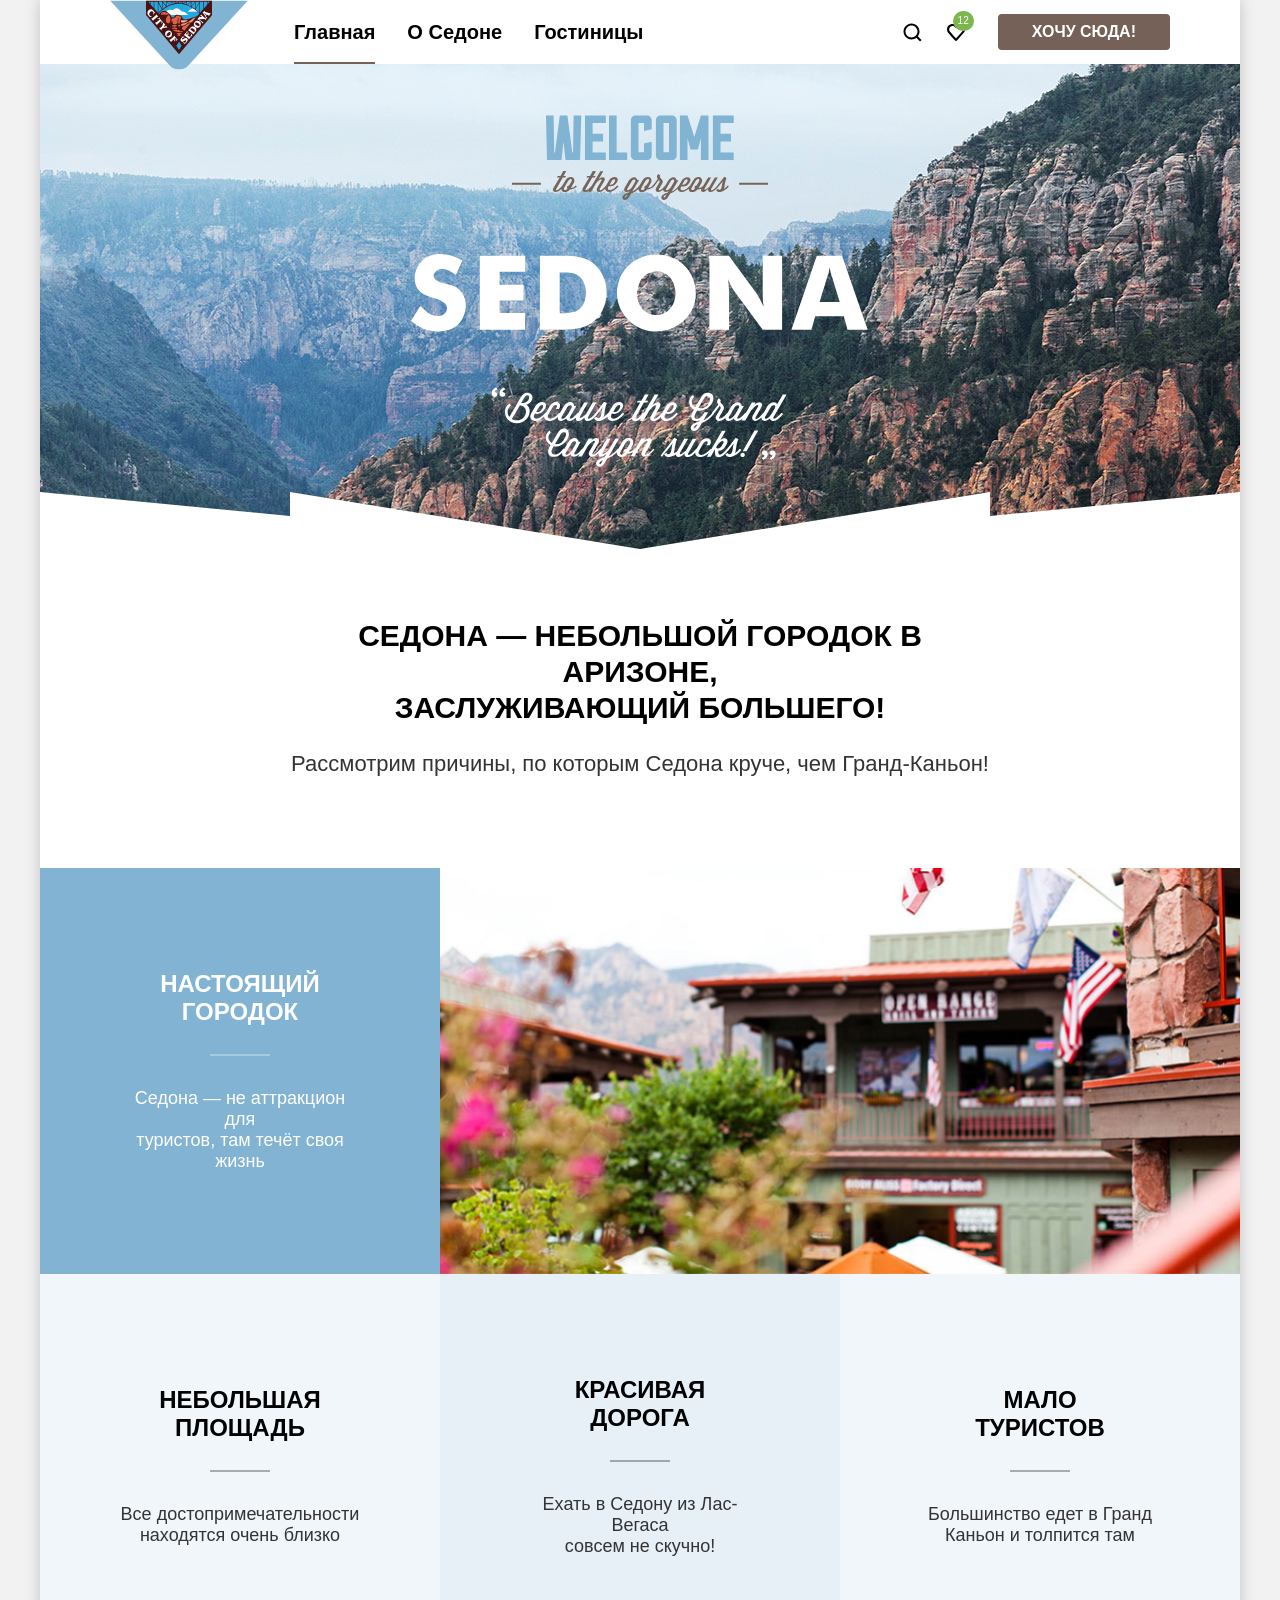
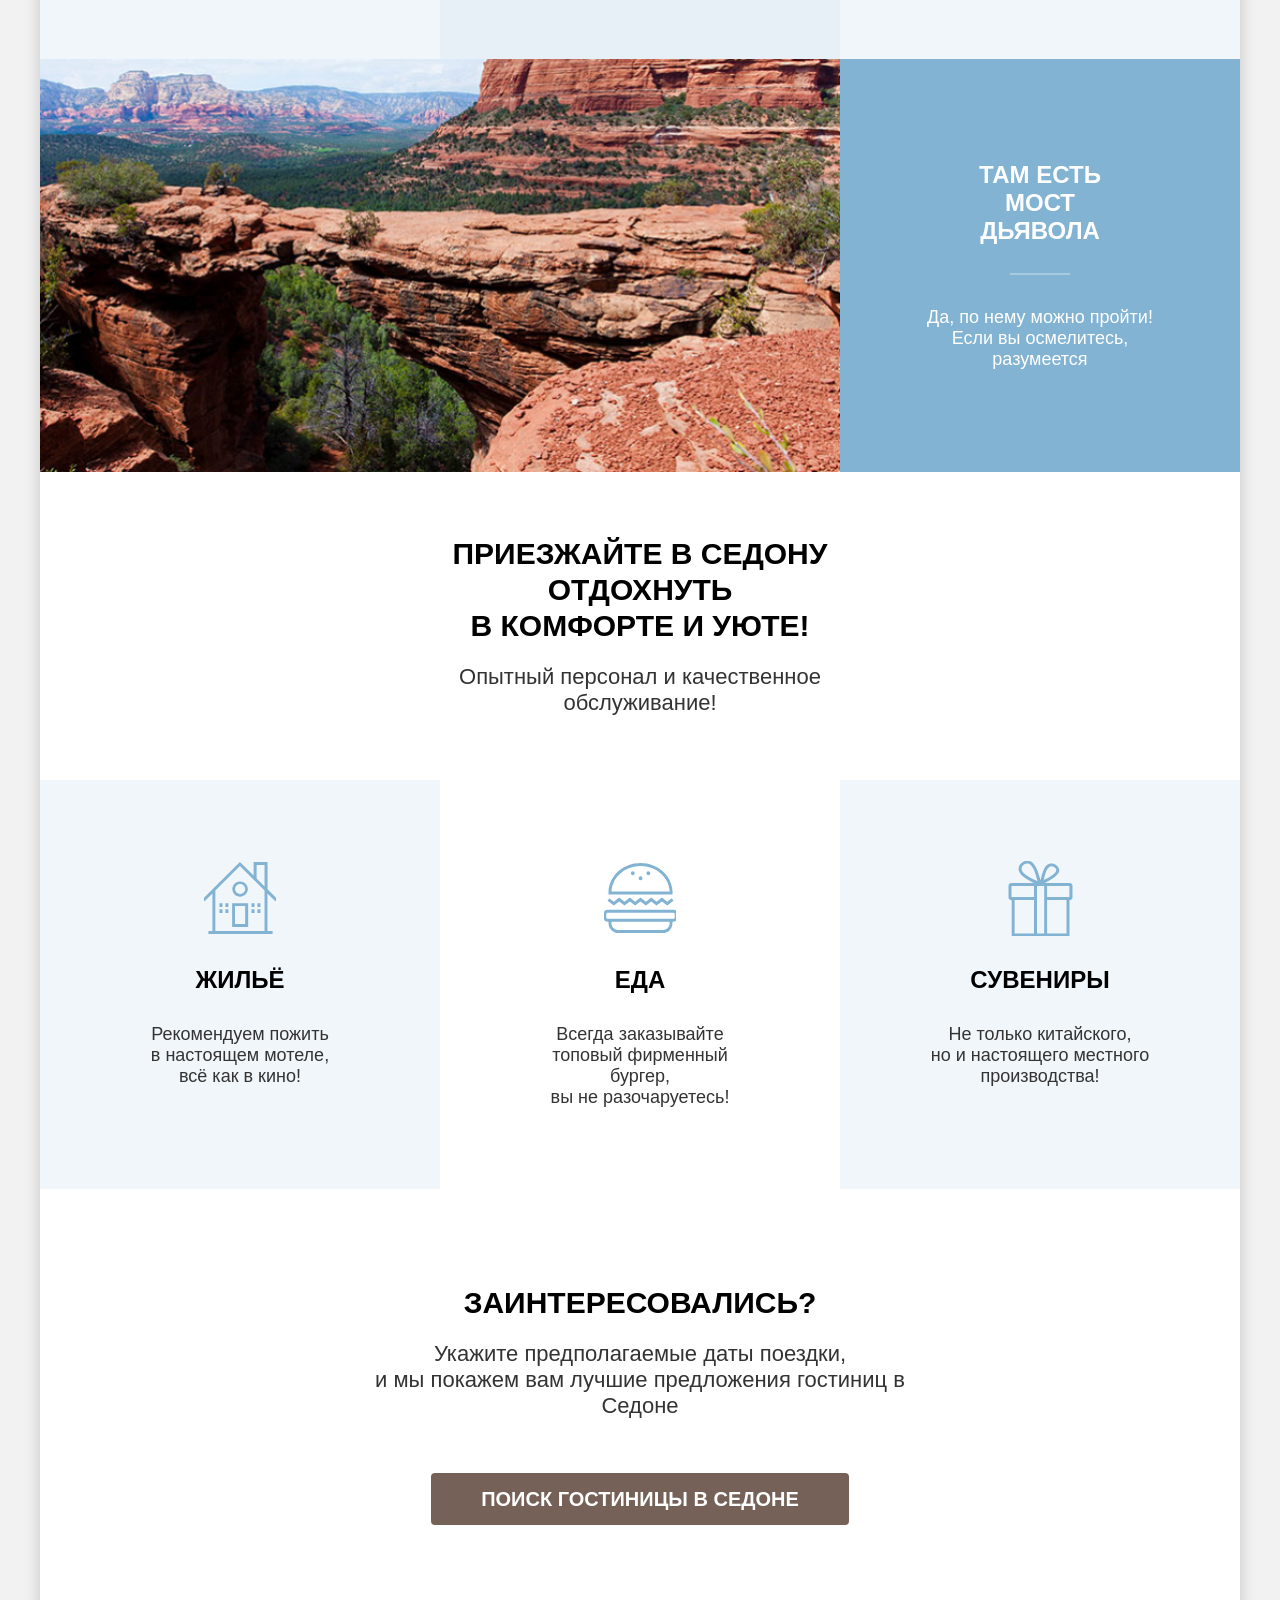
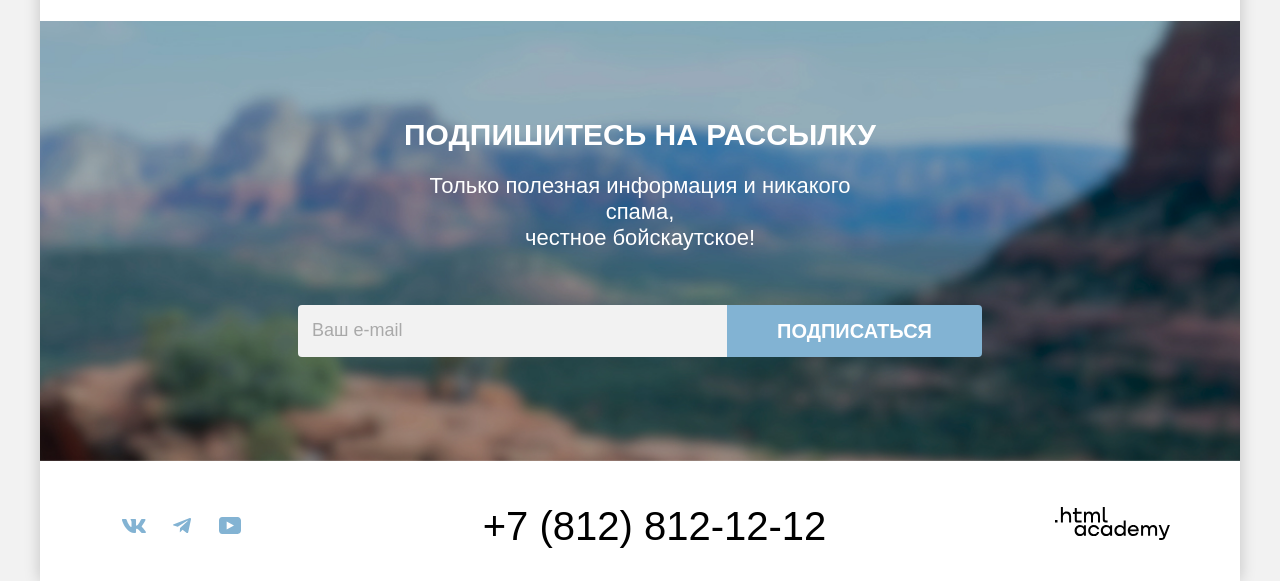
==== commit f82ee615: "делает правки" ====
--- a/index.html
+++ b/index.html
@@ -52,7 +52,7 @@
         </section>
         <section class="advantages" data-test="advantages">
           <div class="advantages-header">
-            <h2 class="advantages-headline title-large title-black">Седона — небольшой городок в Аризоне,
+            <h2 class="advantages-headline title-large title-black">Седона — небольшой городок в Аризоне,<br>
               заслуживающий большего! </h2>
             <p class="advantages-subtitle subtitle-text">Рассмотрим причины, по которым Седона круче, чем
               Гранд-Каньон!
@@ -61,30 +61,30 @@
           <ul class="advantages-list">
             <li class="advantages-item advantages-item-columns">
               <div class="advantages-item-text">
-                <h3 class="advantages-title">Настоящий городок</h3>
-                <p class="advantages-description">Седона — не аттракцион для туристов, там течёт своя жизнь</p>
+                <h3 class="advantages-title">Настоящий<br>городок</h3>
+                <p class="advantages-description">Седона — не аттракцион для<br>туристов, там течёт своя<br>жизнь</p>
               </div>
               <img class="advantages-image" src="images/sedona-city.jpg" width="800" height="385"
                 alt="улица на фоне гор Седоны">
             </li>
             <li class="advantages-item">
-              <h3 class="advantages-title title-black">Небольшая площадь</h3>
-              <p class="advantages-description">Все достопримечательности находятся очень близко</p>
+              <h3 class="advantages-title title-black">Небольшая<br>площадь</h3>
+              <p class="advantages-description">Все достопримечательности<br>находятся очень близко</p>
             </li>
             <li class="advantages-item">
-              <h3 class="advantages-title title-black">Красивая дорога</h3>
-              <p class="advantages-description">Ехать в Седону из Лас-Вегаса совсем не скучно!</p>
+              <h3 class="advantages-title title-black">Красивая<br>дорога</h3>
+              <p class="advantages-description">Ехать в Седону из Лас-Вегаса<br>совсем не скучно!</p>
             </li>
             <li class="advantages-item">
-              <h3 class="advantages-title title-black">Мало туристов</h3>
-              <p class="advantages-description">Большинство едет в Гранд Каньон и толпится там</p>
+              <h3 class="advantages-title title-black">Мало<br>туристов</h3>
+              <p class="advantages-description">Большинство едет в Гранд<br>Каньон и толпится там</p>
             </li>
             <li class="advantages-item advantages-item-columns">
               <img class="advantages-image" src="images/bridge-devil.jpg" alt="каменный мост дьявола над ущельем"
                 width="800" height="385">
               <div class="advantages-item-text">
-                <h3 class="advantages-title">Там есть мост дьявола</h3>
-                <p class="advantages-description">Да, по нему можно пройти! Если вы осмелитесь, разумеется</p>
+                <h3 class="advantages-title">Там есть<br>мост дьявола</h3>
+                <p class="advantages-description">Да, по нему можно пройти!<br>Если вы осмелитесь,<br>разумеется</p>
               </div>
             </li>
           </ul>
@@ -92,28 +92,31 @@
 
         <section class="services" data-test="service">
           <div class="services-list-headline">
-            <h2 class="services-headline title-large title-black">Приезжайте в Седону отдохнуть в комфорте и уюте!</h2>
+            <h2 class="services-headline title-large title-black">Приезжайте в Седону отдохнуть<br>в комфорте и уюте!
+            </h2>
             <p class="services-subtitle subtitle-text">Опытный персонал и качественное обслуживание!</p>
           </div>
           <ul class="services-list">
             <li class="services-item home-icon">
               <h3 class="services-title title-black">Жильё</h3>
-              <p class="services-description">Рекомендуем пожить в настоящем мотеле, всё как в кино!</p>
+              <p class="services-description">Рекомендуем пожить<br>в настоящем мотеле,<br>всё как в кино!</p>
             </li>
             <li class="services-item eat-icon">
               <h3 class="services-title title-black">Еда</h3>
-              <p class="services-description">Всегда заказывайте топовый фирменный бургер, вы не разочаруетесь!</p>
+              <p class="services-description">Всегда заказывайте<br>топовый фирменный бургер,<br>вы не разочаруетесь!
+              </p>
             </li>
             <li class="services-item gift-icon">
               <h3 class="services-title title-black">Сувениры</h3>
-              <p class="services-description">Не только китайского, но и настоящего местного производства</p>
+              <p class="services-description">Не только китайского,<br>но и настоящего местного<br>производства!</p>
             </li>
           </ul>
         </section>
 
         <section class="hotel-search" data-test="search">
           <h2 class="hotel-search-title title-large title-black">Заинтересовались?</h2>
-          <p class="hotel-search-description subtitle-text">Укажите предполагаемые даты поездки, и мы покажем вам лучшие
+          <p class="hotel-search-description subtitle-text">Укажите предполагаемые даты поездки,<br>и мы покажем вам
+            лучшие
             предложения гостиниц в Седоне</p>
           <button class="hotel-search-button button-brown button-large button" type="button">Поиск гостиницы в
             Седоне</button>
@@ -122,7 +125,7 @@
         <section class="newsletter-index newsletter" data-test="subscribe">
           <h2 class="newsletter-title title-large">Подпишитесь на рассылку</h2>
           <p class="newsletter-description newsletter-description-index subtitle-text">Только полезная информация и
-            никакого спама, честное бойскаутское!</p>
+            никакого спама,<br>честное бойскаутское!</p>
           <form class="newsletter-form" action="https://echo.htmlacademy.ru/" method="post">
             <label for="newsletter-email" class="visually-hidden">Email</label>
             <input class="field" placeholder="Ваш e-mail" type="email" name="newsletter-email" id="newsletter-email"
@@ -181,8 +184,8 @@
         </div>
       </footer>
     </div>
-    <div class="modal-container modal-container-close" data-test="modal">
-      <div class="modal modal-search">
+    <div class="modal-container modal-container-close">
+      <div class="modal modal-search" data-test="modal">
         <button class="modal-close-button" type="button">
           <span class="visually-hidden">Закрыть</span>
         </button>
@@ -192,13 +195,13 @@
             <p class="search-form-row">
               <label class="search-form-caption" for="date-in">Дата заезда:</label>
               <input class="search-form-date search-form-field" type="text" id="date-in" name="date-in"
-                value="27 апреля 2020" aria-describedby="date-in-error">
+                value="27 апреля 2020" aria-describedby="date-in-error" required placeholder="Укажите дату">
               <span class="search-form-error" id="date-in-error">Мы не можем отправить вас в прошлое.</span>
             </p>
             <p class="search-form-row">
               <label class="search-form-caption" for="date-out">Дата выезда:</label>
               <input class="search-form-date search-form-field" type="text" id="date-out" name="date-out"
-                value="1 сентября 2023" aria-describedby="date-out-hint">
+                value="1 сентября 2023" aria-describedby="date-out-hint" required placeholder="Укажите дату">
               <span class="search-form-hint" id="date-out-hint">На эти даты есть свободные номера. Пока есть.</span>
             </p>
             <div class="search-form-counters">
@@ -206,7 +209,7 @@
                 <label class="search-form-caption" for="adults">Взрослые:</label>
                 <div class="counter-controls">
                   <button class="counter-button" type="button" aria-label="Уменьшить количество взрослых"></button>
-                  <input class="counter-value" type="number" id="adults" name="adults" value="2" min="1">
+                  <input class="counter-value" type="number" id="adults" name="adults" value="2" min="1" required>
                   <button class="counter-button counter-button-plus" type="button"
                     aria-label="Увеличить количество взрослых"></button>
                 </div>
--- a/styles/styles.css
+++ b/styles/styles.css
@@ -49,6 +49,7 @@
   text-transform: uppercase;
   padding: 8px 0;
   border-radius: 4px;
+  font-family: "PT Sans", sans-serif;
 }
 
 .button-small {
@@ -213,10 +214,12 @@
 .navigation-user .navigation-link {
   width: 20px;
   height: 20px;
+  padding: 22px 12px;
   background-repeat: no-repeat;
   background-position: center;
 }
 
+
 .navigation-link-search {
   background-image: url("../images/search.svg");
 }
@@ -227,8 +230,8 @@
 
 .navigation-favorites-item {
   position: absolute;
-  top: 10px;
-  right: 6px;
+  top: 11px;
+  right: 4px;
   min-width: 20px;
   height: 20px;
   padding: 0 5px;
@@ -310,7 +313,7 @@
 .advantages-item {
   width: 400px;
   box-sizing: border-box;
-  padding: 102px 85px;
+  padding: 102px 75px;
   text-align: center;
   display: flex;
   flex-direction: column;
@@ -318,16 +321,6 @@
   justify-content: center;
   min-height: 384px;
 }
-
-.advantages-item.advantages-item-columns {
-  flex-direction: row;
-  align-items: center;
-  width: 100%;
-  color: #ffffff;
-  background-color: #82b3d3;
-  padding: 0;
-}
-
 
 .advantages-item-text {
   padding: 102px 85px;
@@ -335,7 +328,9 @@
   display: flex;
   flex-direction: column;
   align-items: center;
+  justify-content: center;
   text-align: center;
+  width: 400px;
 }
 
 .advantages-title {
@@ -363,18 +358,32 @@
   background-color: rgba(255, 255, 255, 0.3);
 }
 
-.advantages-list .advantages-item:nth-child(3) {
+.advantages-item:nth-child(2n) {
+  background-color: rgba(131, 179, 211, 0.12);
+}
+
+.advantages-item:nth-child(2n+1) {
   background-color: rgba(131, 179, 211, 0.2);
 }
 
-.advantages-list .advantages-item:nth-child(2),
-.advantages-list .advantages-item:nth-child(4) {
-  background-color: rgba(131, 179, 211, 0.12);
+.advantages-item.advantages-item-columns {
+  flex-direction: row;
+  align-items: stretch;
+  width: 100%;
+  color: #ffffff;
+  background-color: #82b3d3;
+  padding: 0;
 }
 
 .advantages-description {
-  width: 230px;
-  margin: 0;
+  max-width: 250px;
+  margin: 0;
+}
+
+.advantages-image {
+  display: block;
+  height: auto;
+  object-fit: cover;
 }
 
 .services-list {
@@ -414,8 +423,7 @@
   background-image: url("../images/gift.svg");
 }
 
-.services-list .services-item:nth-child(1),
-.services-list .services-item:nth-child(3) {
+.services-item:nth-child(2n+1) {
   background-color: rgba(131, 179, 211, 0.12);
 }
 
@@ -473,7 +481,7 @@
 
 .newsletter-index.newsletter {
   color: #ffffff;
-  background-color: #82b3d3;
+  background-color: #3f5e72;
   background-image: url("../images/subscribe.jpg");
   background-size: cover;
   background-repeat: no-repeat;
@@ -514,6 +522,7 @@
 }
 
 .footer-contacts {
+  flex-shrink: 0;
   text-align: left;
 }
 
@@ -553,6 +562,8 @@
   font-weight: 400;
   color: #000000;
   text-decoration-line: none;
+  min-width: 0;
+  overflow-wrap: anywhere;
 }
 
 .footer-contacts-address-phone:hover {
@@ -569,6 +580,7 @@
 
 .footer-contacts-address-website {
   display: block;
+  flex-shrink: 0;
 }
 
 .footer-contacts-address-website:hover svg {
@@ -660,6 +672,7 @@
   font-size: 20px;
   line-height: 24px;
   font-weight: 700;
+  color: #000000;
 }
 
 .search-form-field {
@@ -673,12 +686,19 @@
   font-size: 18px;
   line-height: 24px;
   font-weight: 700;
+  color: #000000;
 }
 
 .search-form-date {
   background-image: url("../images/date.svg");
   background-repeat: no-repeat;
   background-position: right 20px center;
+}
+
+.search-form-field::placeholder,
+.field::placeholder {
+  color: rgba(0, 0, 0, 0.3);
+  font-weight: 400;
 }
 
 .search-form-error,
@@ -730,6 +750,7 @@
   text-align: center;
   background-color: transparent;
   appearance: textfield;
+  color: #000000;
 }
 
 .counter-value::-webkit-outer-spin-button,
@@ -786,6 +807,7 @@
   border: none;
   border-radius: 50%;
   background-color: #82b3d3;
+  font-family: "PT Sans", sans-serif;
   font-size: 18px;
   line-height: 20px;
   font-weight: 700;
@@ -838,7 +860,7 @@
 
 /* Catalog */
 .filter-catalog-hotels {
-  background-color: #82b3d3;
+  background-color: #3f5e72;
   background-image: url("../images/filtr.jpg");
   background-size: cover;
   background-repeat: no-repeat;
@@ -890,7 +912,7 @@
   opacity: 0.3;
 }
 
-.breadcrumbs-item:nth-child(1) {
+.breadcrumbs-item:not(:last-child) {
   margin-right: 28px;
 }
 
@@ -999,6 +1021,11 @@
   opacity: 0.3;
 }
 
+.control-input:disabled + .control-text {
+  opacity: 0.3;
+  cursor: default;
+}
+
 .catalog-filter-price {
   margin: 0 0 0 69px;
   padding: 0;
@@ -1113,6 +1140,7 @@
   display: flex;
   margin-left: auto;
   flex-direction: column;
+  margin-top: 56px;
 }
 
 .catalog-filter-button {
@@ -1143,7 +1171,7 @@
 
 .sorting-container {
   display: grid;
-  grid-template-columns: 1fr auto auto;
+  grid-template-columns: 1fr 292px 160px;
   column-gap: 70px;
   align-items: center;
   margin: 0;
@@ -1154,7 +1182,6 @@
   text-align: left;
   margin: 0;
 }
-
 
 .select-control {
   width: 292px;
@@ -1185,10 +1212,10 @@
 }
 
 .sorting-icons {
-  display: grid;
-  grid-auto-flow: column;
+  display: flex;
+  flex-wrap: wrap;
+  justify-content: flex-end;
   gap: 8px;
-  justify-self: end;
 }
 
 .card-grid-toggle {
@@ -1237,6 +1264,7 @@
   border: 1px solid #e5e5e5;
   border-radius: 4px;
   box-sizing: border-box;
+  align-content: start;
 }
 
 .hotel-card-link {
@@ -1281,27 +1309,29 @@
   margin: 0;
 }
 
+
 .hotel-star {
   padding: 0;
   margin: 0;
-  height: 18px;
+  height: 17px;
   background-image: url("../images/star.svg");
-  background-repeat: repeat-x;
-  background-size: 25px 18px;
+  background-repeat: space no-repeat;
+  background-position: left center;
   align-self: center;
 }
 
 .hotel-star-2 {
-  width: 50px;
+  width: 42px;
 }
 
 .hotel-star-3 {
-  width: 75px;
+  width: 66px;
 }
 
 .hotel-star-4 {
-  width: 100px;
-}
+  width: 89px;
+}
+
 
 .hotel-card-rating {
   display: grid;
